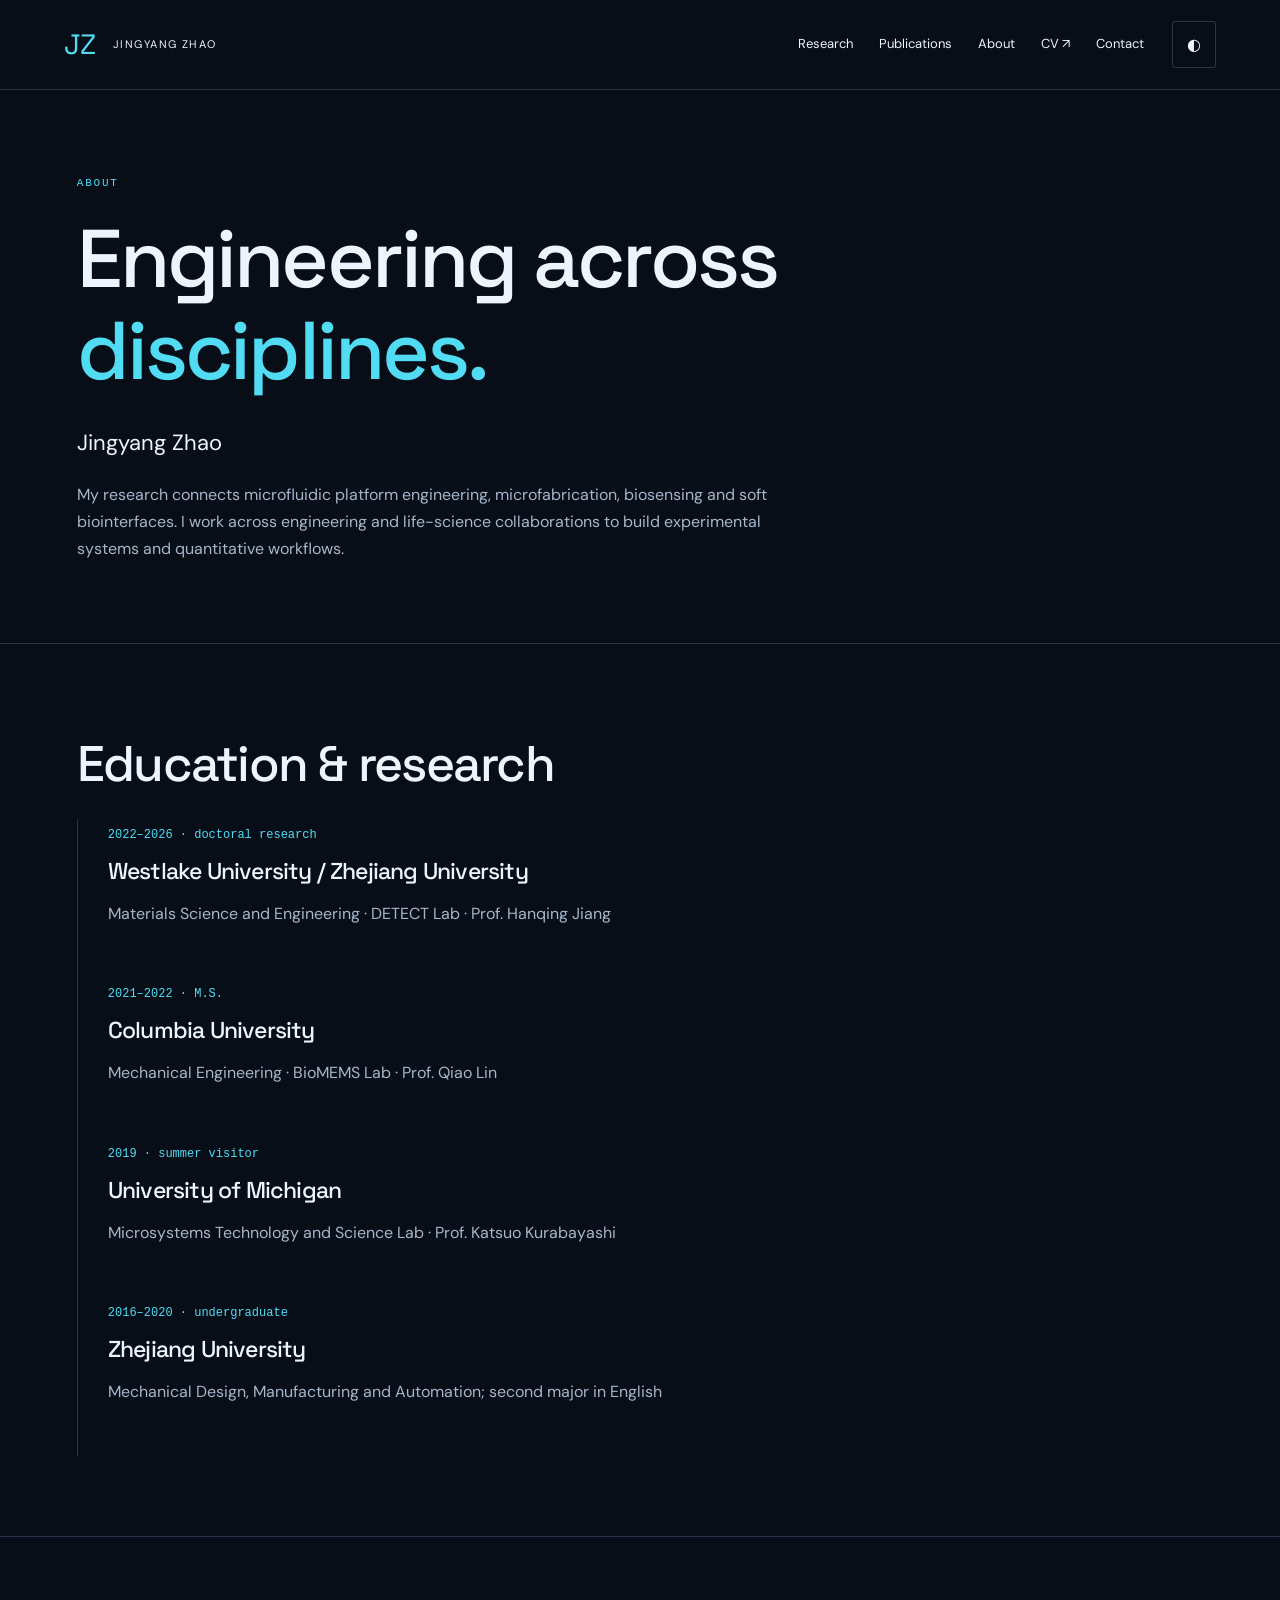
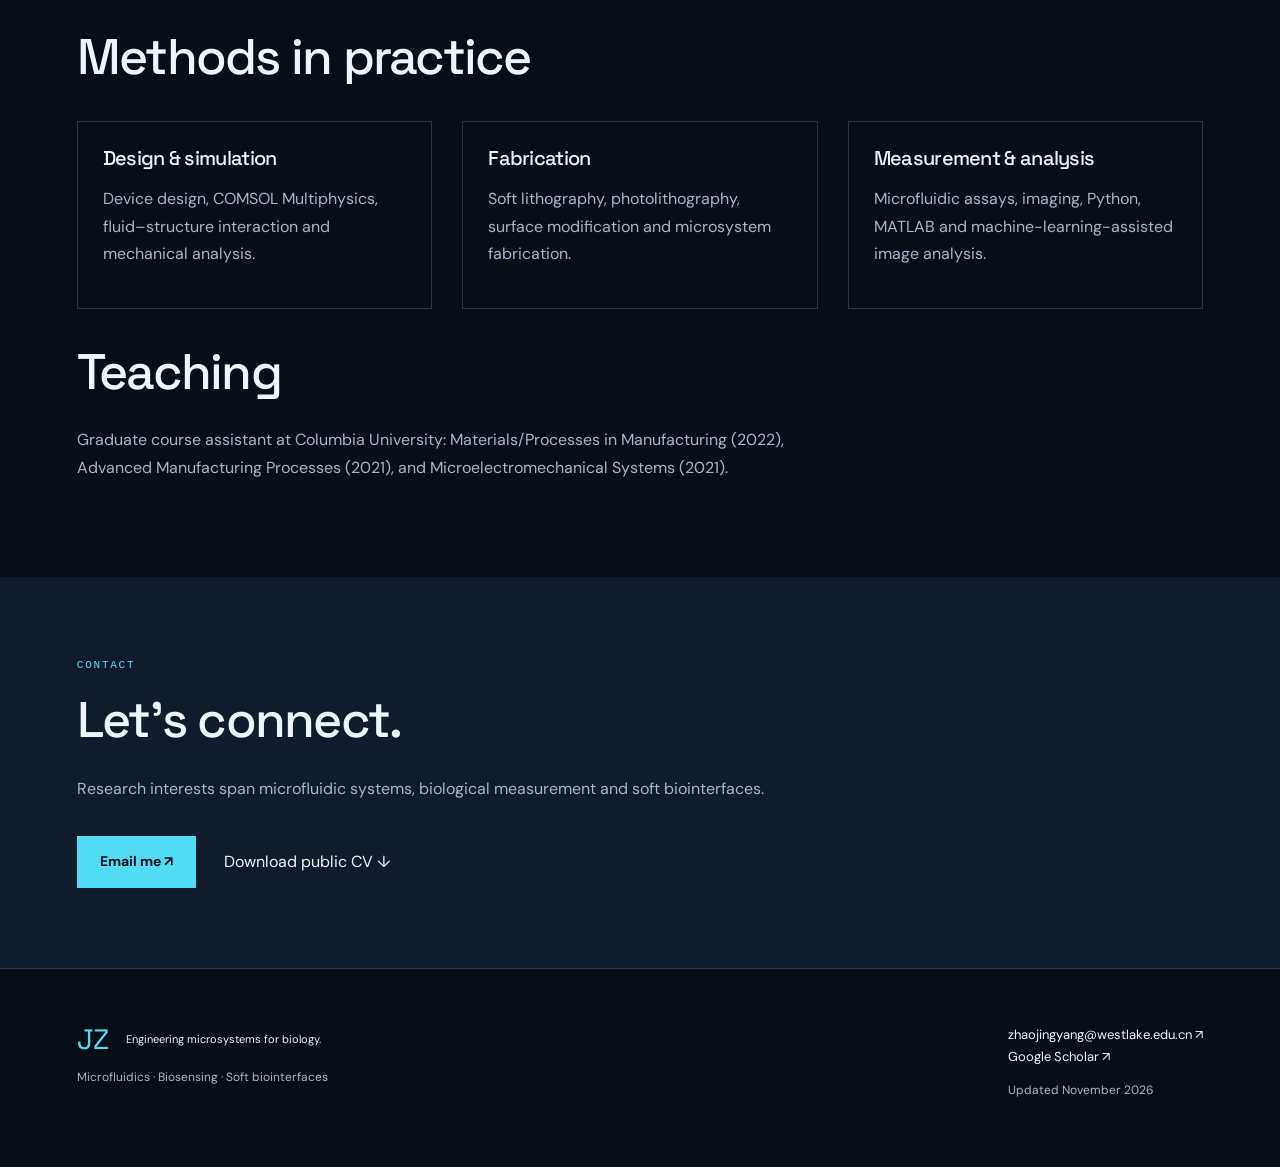
==== about/index.html @ cb5a491d "Build research portfolio with three clusters and linked publications" ====
<!doctype html><html lang="en"><head><meta charset="utf-8"><meta name="viewport" content="width=device-width,initial-scale=1"><meta name="description" content="Jingyang Zhao: microfluidic systems, biosensing, soft biointerfaces and robotics."><meta name="theme-color" content="#080e17"><title>About | Jingyang Zhao</title><link rel="stylesheet" href="../assets/style.css"><script src="../assets/site.js" defer></script></head><body><a class="skip" href="#main">Skip to content</a><header class="nav"><a class="brand" href="../index.html">JZ<span>JINGYANG ZHAO</span></a><nav aria-label="Main navigation"><a href="../research/index.html">Research</a><a href="../publications/index.html">Publications</a><a href="../about/index.html">About</a><a href="../assets/Jingyang_Zhao_CV.pdf">CV ↗</a><a href="../about/index.html#contact">Contact</a></nav><button id="theme" aria-label="Switch color theme">◐</button></header><main id="main"><section class="page-heading"><p class="eyebrow">ABOUT</p><h1>Engineering across<br><span>disciplines.</span></h1><p class="lead">Jingyang Zhao</p><p>My research connects microfluidic platform engineering, microfabrication, biosensing and soft biointerfaces. I work across engineering and life-science collaborations to build experimental systems and quantitative workflows.</p></section><section class="section"><h2>Education & research</h2><div class="timeline"><article><span>2022–2026 · doctoral research</span><h3>Westlake University / Zhejiang University</h3><p>Materials Science and Engineering · DETECT Lab · Prof. Hanqing Jiang</p></article><article><span>2021–2022 · M.S.</span><h3>Columbia University</h3><p>Mechanical Engineering · BioMEMS Lab · Prof. Qiao Lin</p></article><article><span>2019 · summer visitor</span><h3>University of Michigan</h3><p>Microsystems Technology and Science Lab · Prof. Katsuo Kurabayashi</p></article><article><span>2016–2020 · undergraduate</span><h3>Zhejiang University</h3><p>Mechanical Design, Manufacturing and Automation; second major in English</p></article></div></section><section class="section"><h2>Methods in practice</h2><div class="method-grid"><article><h3>Design & simulation</h3><p>Device design, COMSOL Multiphysics, fluid–structure interaction and mechanical analysis.</p></article><article><h3>Fabrication</h3><p>Soft lithography, photolithography, surface modification and microsystem fabrication.</p></article><article><h3>Measurement & analysis</h3><p>Microfluidic assays, imaging, Python, MATLAB and machine-learning-assisted image analysis.</p></article></div><h2>Teaching</h2><p>Graduate course assistant at Columbia University: Materials/Processes in Manufacturing (2022), Advanced Manufacturing Processes (2021), and Microelectromechanical Systems (2021).</p></section><section class="about-strip" id="contact"><p class="eyebrow">CONTACT</p><h2>Let’s connect.</h2><p>Research interests span microfluidic systems, biological measurement and soft biointerfaces.</p><div class="actions"><a class="button" href="mailto:zhaojingyang@westlake.edu.cn">Email me ↗</a><a href="../assets/Jingyang_Zhao_CV.pdf">Download public CV ↓</a></div></section></main><footer><div><a class="brand" href="../index.html">JZ<span>Engineering microsystems for biology.</span></a><p>Microfluidics · Biosensing · Soft biointerfaces</p></div><div><a href="mailto:zhaojingyang@westlake.edu.cn">zhaojingyang@westlake.edu.cn ↗</a><br><a href="https://scholar.google.com/citations?user=B5x5PqsAAAAJ&amp;hl=en">Google Scholar ↗</a><p>Updated November 2026</p></div></footer></body></html>
---- assets/style.css ----
@import url('https://fonts.googleapis.com/css2?family=DM+Sans:wght@400;500;600;700&family=Space+Grotesk:wght@400;500;600;700&display=swap');
:root{color-scheme:dark;--bg:#080e17;--surface:#101c2b;--ink:#edf4fc;--muted:#a6b6c9;--line:#27374b;--accent:#52dcf4;--soft:#b8a5ff}*{box-sizing:border-box}html{scroll-behavior:smooth;scroll-padding-top:110px}body{margin:0;background:var(--bg);color:var(--ink);font:16px/1.7 'DM Sans',Arial,sans-serif}body.light{color-scheme:light;--bg:#f3f6f9;--surface:#e5edf4;--ink:#122337;--muted:#485c70;--line:#bdcbd9;--accent:#006376;--soft:#63509b}a{color:inherit;text-decoration:none}a:hover{color:var(--accent)}a:focus-visible,button:focus-visible,input:focus-visible,select:focus-visible{outline:2px solid var(--accent);outline-offset:5px}button,input,select{font:inherit}button{cursor:pointer}h1,h2,h3,.brand{font-family:'Space Grotesk',Arial,sans-serif;line-height:1.13;letter-spacing:-.035em}h1{font-size:clamp(44px,6.4vw,88px);font-weight:500;margin:20px 0 28px}h1 span{color:var(--accent)}h2{font-size:clamp(30px,4vw,50px);font-weight:500;margin:12px 0 26px}h3{font-size:23px;font-weight:500;margin:0 0 14px}p{color:var(--muted);max-width:70ch}strong{color:var(--ink)}.nav{height:90px;display:flex;align-items:center;gap:28px;padding:0 max(5vw,24px);border-bottom:1px solid var(--line);background:var(--bg);position:sticky;top:0;z-index:10}.brand{font-size:28px;display:flex;align-items:center;gap:18px;color:var(--accent)}.brand span{font-family:'DM Sans',sans-serif;font-size:11px;letter-spacing:.13em;color:var(--ink)}nav{display:flex;gap:26px;margin-left:auto;font-size:13px}button{background:transparent;border:1px solid var(--line);color:var(--ink);padding:9px 14px;border-radius:3px}main{max-width:1440px;margin:auto}.hero{padding:90px 6vw 100px;display:grid;grid-template-columns:1.1fr 1fr;gap:50px;align-items:center;min-height:720px}.hero>div>p{max-width:490px}.eyebrow{font:11px/1.6 monospace;letter-spacing:.16em;color:var(--accent);margin:0 0 18px}.lead{font-size:22px;color:var(--ink);line-height:1.5}.actions{display:flex;gap:28px;align-items:center;flex-wrap:wrap;margin-top:34px}.button{display:inline-block;background:var(--accent);color:var(--bg);padding:14px 23px;font-size:14px;font-weight:700}.button:hover{background:var(--ink);color:var(--bg)}.text-link{font-size:14px}.hero-art{position:relative;background:radial-gradient(ellipse at center,#52dcf40d,transparent 70%);border:1px solid var(--line);transform:perspective(1000px) rotateY(-9deg)}svg{width:100%;height:auto;display:block;color:var(--muted)}.hero-art svg circle{animation:glow 5s ease-in-out 1}.art-label{display:block;padding:12px 25px;border-top:1px solid var(--line);font:10px monospace;letter-spacing:.1em;color:var(--muted)}@keyframes glow{50%{stroke-opacity:.4}}.section{padding:80px 6vw;border-top:1px solid var(--line)}.section-title{margin-bottom:45px;max-width:720px}.section-title>a{font-size:14px;color:var(--accent)}.cluster-row{display:grid;grid-template-columns:60px 1fr 50px;gap:25px;align-items:start;padding:35px 0;border-bottom:1px solid var(--line)}.number{font:14px monospace;color:var(--accent)}.cluster-row h3{font-size:clamp(24px,3vw,36px)}.cluster-row p{margin:0}.arrow{font-size:30px;color:var(--accent)}.about-strip{padding:80px 6vw;background:var(--surface)}.page-heading{padding:85px 6vw 65px;max-width:1000px}.page-heading p{max-width:700px}.cluster-feature,.detail-hero{display:grid;grid-template-columns:1fr 1fr;gap:65px;align-items:center;padding:60px 6vw;border-top:1px solid var(--line)}.cluster-feature:nth-of-type(odd) .diagram{order:2}.diagram{border:1px solid var(--line);background:var(--surface)}.detail-hero h1{font-size:clamp(38px,4.5vw,65px)}.detail-hero>div>a{font-size:13px;color:var(--accent)}.study{padding:75px 6vw;max-width:1100px;border-top:1px solid var(--line)}.study .lead{font-size:21px}.contribution{border-left:2px solid var(--accent);padding:8px 24px;margin:30px 0}.contribution h3{font-size:18px}.contribution p{margin:0}.tags{font:12px monospace;color:var(--accent);line-height:1.8}.two-studies,.method-grid{display:grid;grid-template-columns:repeat(2,1fr);gap:30px;margin:35px 0}.two-studies>div,.method-grid article{padding:25px;border:1px solid var(--line)}.related{font-size:16px;margin-top:35px}.related-list{padding-left:20px;max-width:800px}.related-list li{padding:8px 0;color:var(--muted)}.related-list a:hover{color:var(--accent)}.status-note{font-size:14px;border:1px solid var(--line);padding:18px}.paper{display:grid;grid-template-columns:150px 1fr;gap:30px;border-bottom:1px solid var(--line);padding:30px 0;scroll-margin-top:110px}.paper-date{font:11px/1.7 monospace;color:var(--accent)}.paper h3{font-family:'DM Sans',Arial,sans-serif;letter-spacing:-.02em;font-size:20px;line-height:1.45}.paper p{font-size:14px;margin:8px 0}.authors{line-height:1.7}.paper-links{display:flex;gap:18px;align-items:center;flex-wrap:wrap;font-size:12px;color:var(--accent);margin-top:16px}.copy{font-size:11px;color:var(--muted);padding:4px 9px}.filters{display:flex;gap:16px;align-items:end;flex-wrap:wrap}.filters label{display:flex;flex-direction:column;font-size:12px;color:var(--muted);gap:8px}.filters label:first-child{flex:1;min-width:200px}input,select{background:var(--surface);color:var(--ink);border:1px solid var(--line);padding:12px;min-height:48px;max-width:100%;border-radius:0}.pub-section{padding-top:35px}#result-count{font-size:12px}.timeline article{border-left:1px solid var(--line);padding:0 0 35px 30px}.timeline span{font:12px monospace;color:var(--accent)}.timeline h3{margin:12px 0}.method-grid{grid-template-columns:repeat(3,1fr)}.method-grid h3{font-size:20px}footer{display:flex;justify-content:space-between;gap:40px;padding:55px max(6vw,24px);border-top:1px solid var(--line);font-size:13px}footer p{font-size:12px}footer .brand span{letter-spacing:0}.skip{position:fixed;top:-100px;background:var(--accent);color:var(--bg);padding:12px;z-index:20}.skip:focus{top:0}[hidden]{display:none!important}@media(max-width:760px){.nav{height:auto;min-height:80px;padding:18px 20px;flex-wrap:wrap;gap:12px}.nav .brand{margin-right:auto}.nav nav{order:3;width:100%;gap:18px;overflow:auto;margin:0;font-size:12px}.nav>button{padding:3px 10px}.hero,.cluster-feature,.detail-hero{grid-template-columns:1fr;gap:30px;padding:45px 24px}.hero{min-height:0}.hero-art{transform:none;max-width:480px}.hero h1{font-size:56px}.hero-art svg{max-height:300px}.section,.about-strip,.study,.page-heading{padding:45px 24px}.cluster-feature:nth-of-type(odd) .diagram{order:0}.cluster-row{grid-template-columns:28px 1fr 24px;gap:15px}.paper{grid-template-columns:1fr;gap:10px}.two-studies,.method-grid{grid-template-columns:1fr}.filters{display:grid;grid-template-columns:1fr;width:100%}footer{flex-direction:column}.brand span{font-size:10px}.detail-hero h1{font-size:44px}}@media(prefers-reduced-motion:reduce){html{scroll-behavior:auto}*,*:before,*:after{animation:none!important;transition:none!important}}@media print{.nav,.actions,.filters,footer,.copy{display:none}body{--bg:white;--ink:black;--muted:#333;--accent:#124b60;--line:#bbb}.hero-art{display:none}.hero{display:block}.section,.page-heading,.study{padding:20px}.paper{break-inside:avoid}}
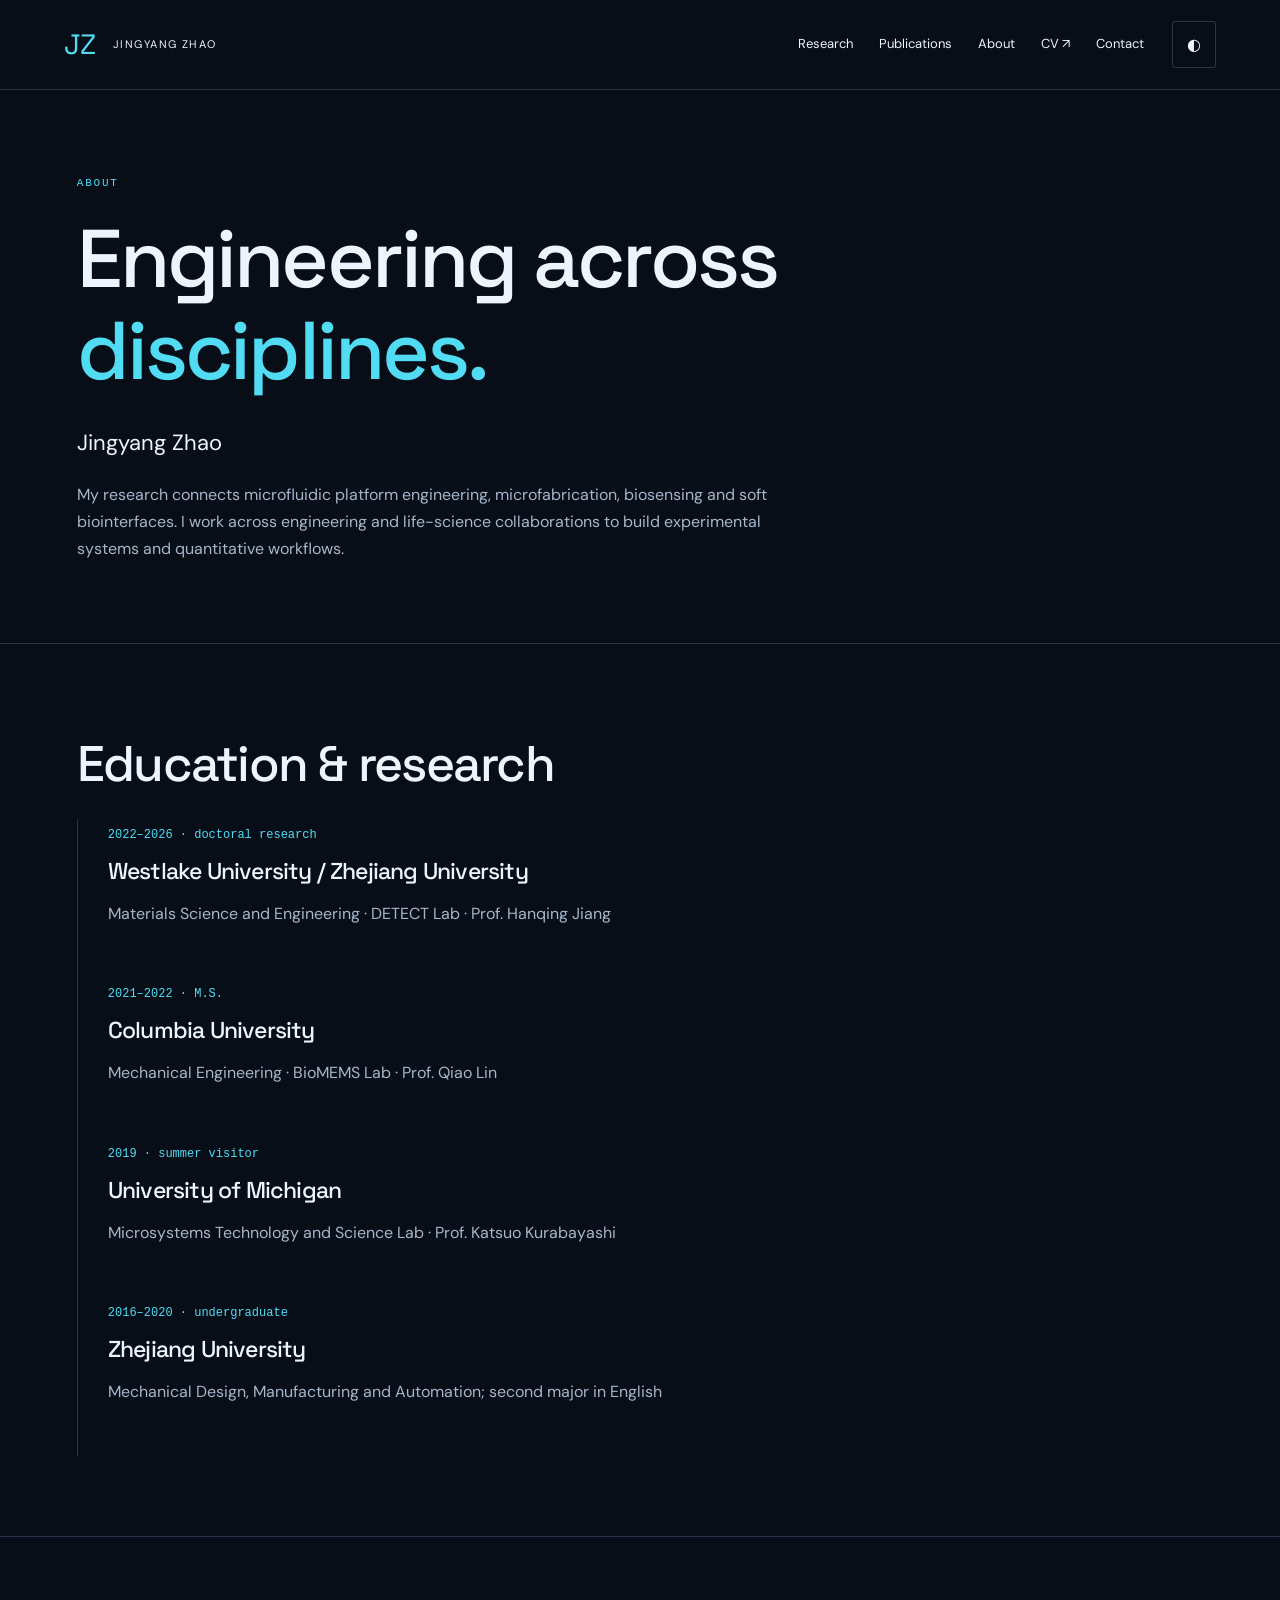
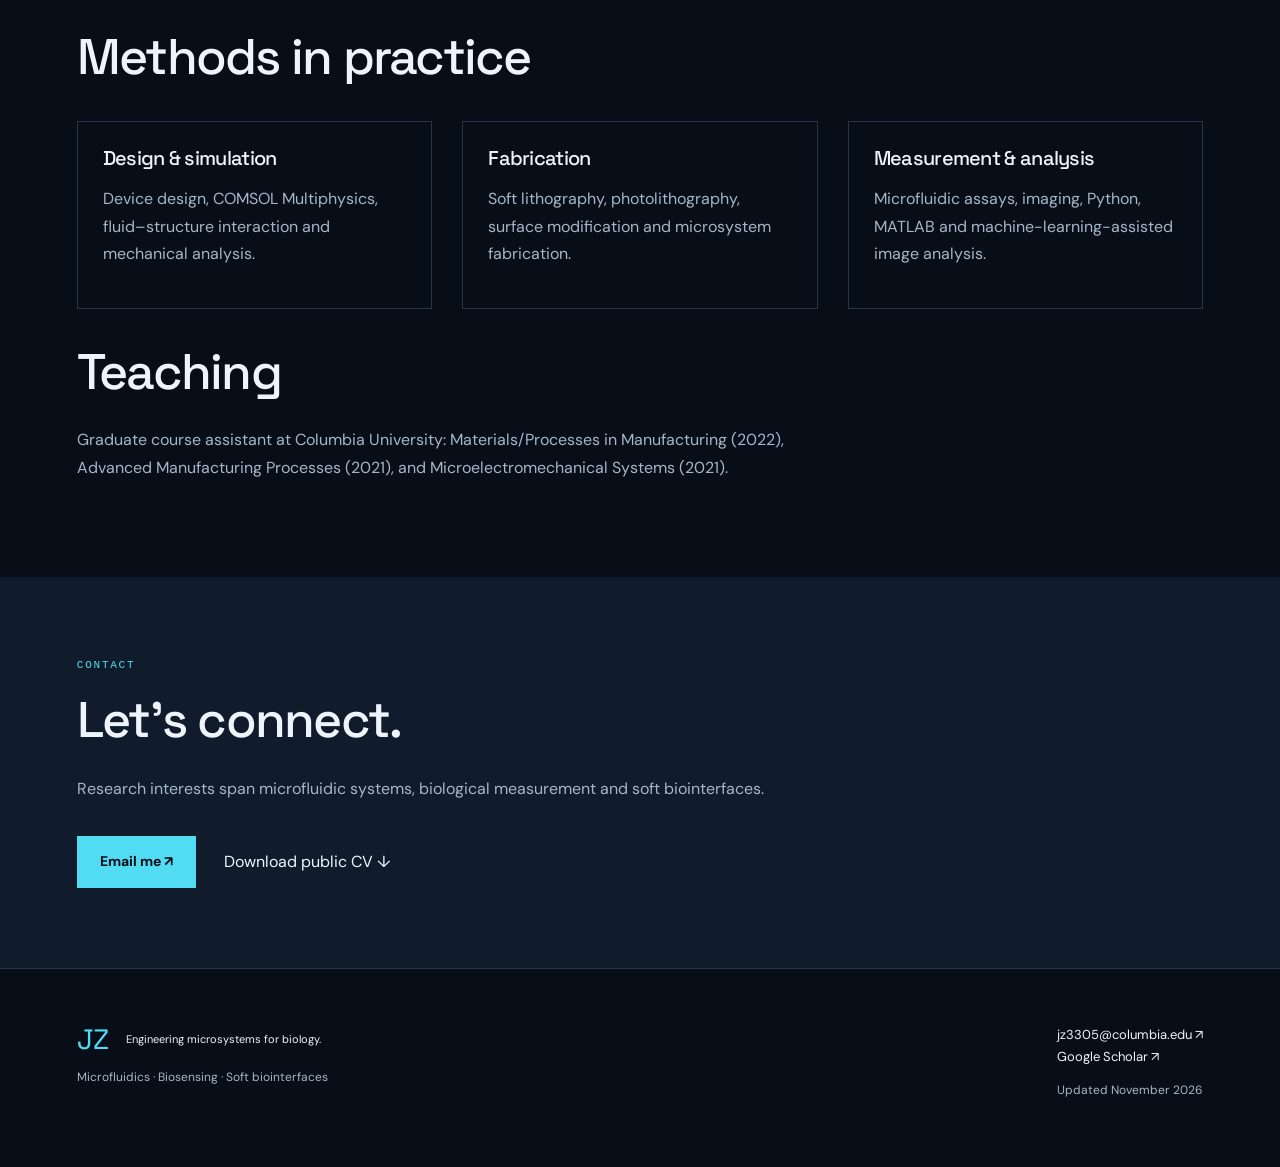
==== commit b527def9: "Add research figures, EEM scaling video and fabrication contribution" ====
--- a/about/index.html
+++ b/about/index.html
@@ -1 +1,2 @@
-<!doctype html><html lang="en"><head><meta charset="utf-8"><meta name="viewport" content="width=device-width,initial-scale=1"><meta name="description" content="Jingyang Zhao: microfluidic systems, biosensing, soft biointerfaces and robotics."><meta name="theme-color" content="#080e17"><title>About | Jingyang Zhao</title><link rel="stylesheet" href="../assets/style.css"><script src="../assets/site.js" defer></script></head><body><a class="skip" href="#main">Skip to content</a><header class="nav"><a class="brand" href="../index.html">JZ<span>JINGYANG ZHAO</span></a><nav aria-label="Main navigation"><a href="../research/index.html">Research</a><a href="../publications/index.html">Publications</a><a href="../about/index.html">About</a><a href="../assets/Jingyang_Zhao_CV.pdf">CV ↗</a><a href="../about/index.html#contact">Contact</a></nav><button id="theme" aria-label="Switch color theme">◐</button></header><main id="main"><section class="page-heading"><p class="eyebrow">ABOUT</p><h1>Engineering across<br><span>disciplines.</span></h1><p class="lead">Jingyang Zhao</p><p>My research connects microfluidic platform engineering, microfabrication, biosensing and soft biointerfaces. I work across engineering and life-science collaborations to build experimental systems and quantitative workflows.</p></section><section class="section"><h2>Education & research</h2><div class="timeline"><article><span>2022–2026 · doctoral research</span><h3>Westlake University / Zhejiang University</h3><p>Materials Science and Engineering · DETECT Lab · Prof. Hanqing Jiang</p></article><article><span>2021–2022 · M.S.</span><h3>Columbia University</h3><p>Mechanical Engineering · BioMEMS Lab · Prof. Qiao Lin</p></article><article><span>2019 · summer visitor</span><h3>University of Michigan</h3><p>Microsystems Technology and Science Lab · Prof. Katsuo Kurabayashi</p></article><article><span>2016–2020 · undergraduate</span><h3>Zhejiang University</h3><p>Mechanical Design, Manufacturing and Automation; second major in English</p></article></div></section><section class="section"><h2>Methods in practice</h2><div class="method-grid"><article><h3>Design & simulation</h3><p>Device design, COMSOL Multiphysics, fluid–structure interaction and mechanical analysis.</p></article><article><h3>Fabrication</h3><p>Soft lithography, photolithography, surface modification and microsystem fabrication.</p></article><article><h3>Measurement & analysis</h3><p>Microfluidic assays, imaging, Python, MATLAB and machine-learning-assisted image analysis.</p></article></div><h2>Teaching</h2><p>Graduate course assistant at Columbia University: Materials/Processes in Manufacturing (2022), Advanced Manufacturing Processes (2021), and Microelectromechanical Systems (2021).</p></section><section class="about-strip" id="contact"><p class="eyebrow">CONTACT</p><h2>Let’s connect.</h2><p>Research interests span microfluidic systems, biological measurement and soft biointerfaces.</p><div class="actions"><a class="button" href="mailto:zhaojingyang@westlake.edu.cn">Email me ↗</a><a href="../assets/Jingyang_Zhao_CV.pdf">Download public CV ↓</a></div></section></main><footer><div><a class="brand" href="../index.html">JZ<span>Engineering microsystems for biology.</span></a><p>Microfluidics · Biosensing · Soft biointerfaces</p></div><div><a href="mailto:zhaojingyang@westlake.edu.cn">zhaojingyang@westlake.edu.cn ↗</a><br><a href="https://scholar.google.com/citations?user=B5x5PqsAAAAJ&amp;hl=en">Google Scholar ↗</a><p>Updated November 2026</p></div></footer></body></html>+<!DOCTYPE html>
+<html lang="en"><head><meta charset="utf-8"/><meta content="width=device-width,initial-scale=1" name="viewport"/><meta content="Jingyang Zhao: microfluidic systems, biosensing, soft biointerfaces and robotics." name="description"/><meta content="#080e17" name="theme-color"/><title>About | Jingyang Zhao</title><link href="../assets/style.css" rel="stylesheet"/><script defer="" src="../assets/site.js"></script></head><body><a class="skip" href="#main">Skip to content</a><header class="nav"><a class="brand" href="../index.html">JZ<span>JINGYANG ZHAO</span></a><nav aria-label="Main navigation"><a href="../research/index.html">Research</a><a href="../publications/index.html">Publications</a><a href="../about/index.html">About</a><a href="../assets/Jingyang_Zhao_CV.pdf">CV ↗</a><a href="../about/index.html#contact">Contact</a></nav><button aria-label="Switch color theme" id="theme">◐</button></header><main id="main"><section class="page-heading"><p class="eyebrow">ABOUT</p><h1>Engineering across<br/><span>disciplines.</span></h1><p class="lead">Jingyang Zhao</p><p>My research connects microfluidic platform engineering, microfabrication, biosensing and soft biointerfaces. I work across engineering and life-science collaborations to build experimental systems and quantitative workflows.</p></section><section class="section"><h2>Education &amp; research</h2><div class="timeline"><article><span>2022–2026 · doctoral research</span><h3>Westlake University / Zhejiang University</h3><p>Materials Science and Engineering · DETECT Lab · Prof. Hanqing Jiang</p></article><article><span>2021–2022 · M.S.</span><h3>Columbia University</h3><p>Mechanical Engineering · BioMEMS Lab · Prof. Qiao Lin</p></article><article><span>2019 · summer visitor</span><h3>University of Michigan</h3><p>Microsystems Technology and Science Lab · Prof. Katsuo Kurabayashi</p></article><article><span>2016–2020 · undergraduate</span><h3>Zhejiang University</h3><p>Mechanical Design, Manufacturing and Automation; second major in English</p></article></div></section><section class="section"><h2>Methods in practice</h2><div class="method-grid"><article><h3>Design &amp; simulation</h3><p>Device design, COMSOL Multiphysics, fluid–structure interaction and mechanical analysis.</p></article><article><h3>Fabrication</h3><p>Soft lithography, photolithography, surface modification and microsystem fabrication.</p></article><article><h3>Measurement &amp; analysis</h3><p>Microfluidic assays, imaging, Python, MATLAB and machine-learning-assisted image analysis.</p></article></div><h2>Teaching</h2><p>Graduate course assistant at Columbia University: Materials/Processes in Manufacturing (2022), Advanced Manufacturing Processes (2021), and Microelectromechanical Systems (2021).</p></section><section class="about-strip" id="contact"><p class="eyebrow">CONTACT</p><h2>Let’s connect.</h2><p>Research interests span microfluidic systems, biological measurement and soft biointerfaces.</p><div class="actions"><a class="button" href="mailto:jz3305@columbia.edu">Email me ↗</a><a href="../assets/Jingyang_Zhao_CV.pdf">Download public CV ↓</a></div></section></main><footer><div><a class="brand" href="../index.html">JZ<span>Engineering microsystems for biology.</span></a><p>Microfluidics · Biosensing · Soft biointerfaces</p></div><div><a href="mailto:jz3305@columbia.edu">jz3305@columbia.edu ↗</a><br/><a href="https://scholar.google.com/citations?user=B5x5PqsAAAAJ&amp;hl=en">Google Scholar ↗</a><p>Updated November 2026</p></div></footer></body></html>
--- a/assets/style.css
+++ b/assets/style.css
@@ -1,2 +1,6 @@
 @import url('https://fonts.googleapis.com/css2?family=DM+Sans:wght@400;500;600;700&family=Space+Grotesk:wght@400;500;600;700&display=swap');
 :root{color-scheme:dark;--bg:#080e17;--surface:#101c2b;--ink:#edf4fc;--muted:#a6b6c9;--line:#27374b;--accent:#52dcf4;--soft:#b8a5ff}*{box-sizing:border-box}html{scroll-behavior:smooth;scroll-padding-top:110px}body{margin:0;background:var(--bg);color:var(--ink);font:16px/1.7 'DM Sans',Arial,sans-serif}body.light{color-scheme:light;--bg:#f3f6f9;--surface:#e5edf4;--ink:#122337;--muted:#485c70;--line:#bdcbd9;--accent:#006376;--soft:#63509b}a{color:inherit;text-decoration:none}a:hover{color:var(--accent)}a:focus-visible,button:focus-visible,input:focus-visible,select:focus-visible{outline:2px solid var(--accent);outline-offset:5px}button,input,select{font:inherit}button{cursor:pointer}h1,h2,h3,.brand{font-family:'Space Grotesk',Arial,sans-serif;line-height:1.13;letter-spacing:-.035em}h1{font-size:clamp(44px,6.4vw,88px);font-weight:500;margin:20px 0 28px}h1 span{color:var(--accent)}h2{font-size:clamp(30px,4vw,50px);font-weight:500;margin:12px 0 26px}h3{font-size:23px;font-weight:500;margin:0 0 14px}p{color:var(--muted);max-width:70ch}strong{color:var(--ink)}.nav{height:90px;display:flex;align-items:center;gap:28px;padding:0 max(5vw,24px);border-bottom:1px solid var(--line);background:var(--bg);position:sticky;top:0;z-index:10}.brand{font-size:28px;display:flex;align-items:center;gap:18px;color:var(--accent)}.brand span{font-family:'DM Sans',sans-serif;font-size:11px;letter-spacing:.13em;color:var(--ink)}nav{display:flex;gap:26px;margin-left:auto;font-size:13px}button{background:transparent;border:1px solid var(--line);color:var(--ink);padding:9px 14px;border-radius:3px}main{max-width:1440px;margin:auto}.hero{padding:90px 6vw 100px;display:grid;grid-template-columns:1.1fr 1fr;gap:50px;align-items:center;min-height:720px}.hero>div>p{max-width:490px}.eyebrow{font:11px/1.6 monospace;letter-spacing:.16em;color:var(--accent);margin:0 0 18px}.lead{font-size:22px;color:var(--ink);line-height:1.5}.actions{display:flex;gap:28px;align-items:center;flex-wrap:wrap;margin-top:34px}.button{display:inline-block;background:var(--accent);color:var(--bg);padding:14px 23px;font-size:14px;font-weight:700}.button:hover{background:var(--ink);color:var(--bg)}.text-link{font-size:14px}.hero-art{position:relative;background:radial-gradient(ellipse at center,#52dcf40d,transparent 70%);border:1px solid var(--line);transform:perspective(1000px) rotateY(-9deg)}svg{width:100%;height:auto;display:block;color:var(--muted)}.hero-art svg circle{animation:glow 5s ease-in-out 1}.art-label{display:block;padding:12px 25px;border-top:1px solid var(--line);font:10px monospace;letter-spacing:.1em;color:var(--muted)}@keyframes glow{50%{stroke-opacity:.4}}.section{padding:80px 6vw;border-top:1px solid var(--line)}.section-title{margin-bottom:45px;max-width:720px}.section-title>a{font-size:14px;color:var(--accent)}.cluster-row{display:grid;grid-template-columns:60px 1fr 50px;gap:25px;align-items:start;padding:35px 0;border-bottom:1px solid var(--line)}.number{font:14px monospace;color:var(--accent)}.cluster-row h3{font-size:clamp(24px,3vw,36px)}.cluster-row p{margin:0}.arrow{font-size:30px;color:var(--accent)}.about-strip{padding:80px 6vw;background:var(--surface)}.page-heading{padding:85px 6vw 65px;max-width:1000px}.page-heading p{max-width:700px}.cluster-feature,.detail-hero{display:grid;grid-template-columns:1fr 1fr;gap:65px;align-items:center;padding:60px 6vw;border-top:1px solid var(--line)}.cluster-feature:nth-of-type(odd) .diagram{order:2}.diagram{border:1px solid var(--line);background:var(--surface)}.detail-hero h1{font-size:clamp(38px,4.5vw,65px)}.detail-hero>div>a{font-size:13px;color:var(--accent)}.study{padding:75px 6vw;max-width:1100px;border-top:1px solid var(--line)}.study .lead{font-size:21px}.contribution{border-left:2px solid var(--accent);padding:8px 24px;margin:30px 0}.contribution h3{font-size:18px}.contribution p{margin:0}.tags{font:12px monospace;color:var(--accent);line-height:1.8}.two-studies,.method-grid{display:grid;grid-template-columns:repeat(2,1fr);gap:30px;margin:35px 0}.two-studies>div,.method-grid article{padding:25px;border:1px solid var(--line)}.related{font-size:16px;margin-top:35px}.related-list{padding-left:20px;max-width:800px}.related-list li{padding:8px 0;color:var(--muted)}.related-list a:hover{color:var(--accent)}.status-note{font-size:14px;border:1px solid var(--line);padding:18px}.paper{display:grid;grid-template-columns:150px 1fr;gap:30px;border-bottom:1px solid var(--line);padding:30px 0;scroll-margin-top:110px}.paper-date{font:11px/1.7 monospace;color:var(--accent)}.paper h3{font-family:'DM Sans',Arial,sans-serif;letter-spacing:-.02em;font-size:20px;line-height:1.45}.paper p{font-size:14px;margin:8px 0}.authors{line-height:1.7}.paper-links{display:flex;gap:18px;align-items:center;flex-wrap:wrap;font-size:12px;color:var(--accent);margin-top:16px}.copy{font-size:11px;color:var(--muted);padding:4px 9px}.filters{display:flex;gap:16px;align-items:end;flex-wrap:wrap}.filters label{display:flex;flex-direction:column;font-size:12px;color:var(--muted);gap:8px}.filters label:first-child{flex:1;min-width:200px}input,select{background:var(--surface);color:var(--ink);border:1px solid var(--line);padding:12px;min-height:48px;max-width:100%;border-radius:0}.pub-section{padding-top:35px}#result-count{font-size:12px}.timeline article{border-left:1px solid var(--line);padding:0 0 35px 30px}.timeline span{font:12px monospace;color:var(--accent)}.timeline h3{margin:12px 0}.method-grid{grid-template-columns:repeat(3,1fr)}.method-grid h3{font-size:20px}footer{display:flex;justify-content:space-between;gap:40px;padding:55px max(6vw,24px);border-top:1px solid var(--line);font-size:13px}footer p{font-size:12px}footer .brand span{letter-spacing:0}.skip{position:fixed;top:-100px;background:var(--accent);color:var(--bg);padding:12px;z-index:20}.skip:focus{top:0}[hidden]{display:none!important}@media(max-width:760px){.nav{height:auto;min-height:80px;padding:18px 20px;flex-wrap:wrap;gap:12px}.nav .brand{margin-right:auto}.nav nav{order:3;width:100%;gap:18px;overflow:auto;margin:0;font-size:12px}.nav>button{padding:3px 10px}.hero,.cluster-feature,.detail-hero{grid-template-columns:1fr;gap:30px;padding:45px 24px}.hero{min-height:0}.hero-art{transform:none;max-width:480px}.hero h1{font-size:56px}.hero-art svg{max-height:300px}.section,.about-strip,.study,.page-heading{padding:45px 24px}.cluster-feature:nth-of-type(odd) .diagram{order:0}.cluster-row{grid-template-columns:28px 1fr 24px;gap:15px}.paper{grid-template-columns:1fr;gap:10px}.two-studies,.method-grid{grid-template-columns:1fr}.filters{display:grid;grid-template-columns:1fr;width:100%}footer{flex-direction:column}.brand span{font-size:10px}.detail-hero h1{font-size:44px}}@media(prefers-reduced-motion:reduce){html{scroll-behavior:auto}*,*:before,*:after{animation:none!important;transition:none!important}}@media print{.nav,.actions,.filters,footer,.copy{display:none}body{--bg:white;--ink:black;--muted:#333;--accent:#124b60;--line:#bbb}.hero-art{display:none}.hero{display:block}.section,.page-heading,.study{padding:20px}.paper{break-inside:avoid}}
+/* Research media: November 2026 */
+.research-media{margin:2rem 0;max-width:100%;min-width:0}.research-media img,.research-media video{display:block;width:100%;height:auto;max-width:100%;background:#fff;border-radius:8px}.research-media figcaption{font-size:.85rem;line-height:1.65;color:var(--muted);margin-top:.8rem}.research-media figcaption a{text-decoration:underline}.diagram img{display:block;width:100%;height:100%;max-height:440px;object-fit:contain;background:#fff}.research-media video{background:#000;max-height:640px}
+
+.cluster-preview{display:block;width:100%;height:auto;max-height:260px;object-fit:contain;background:white;border-radius:8px;margin-bottom:1rem}
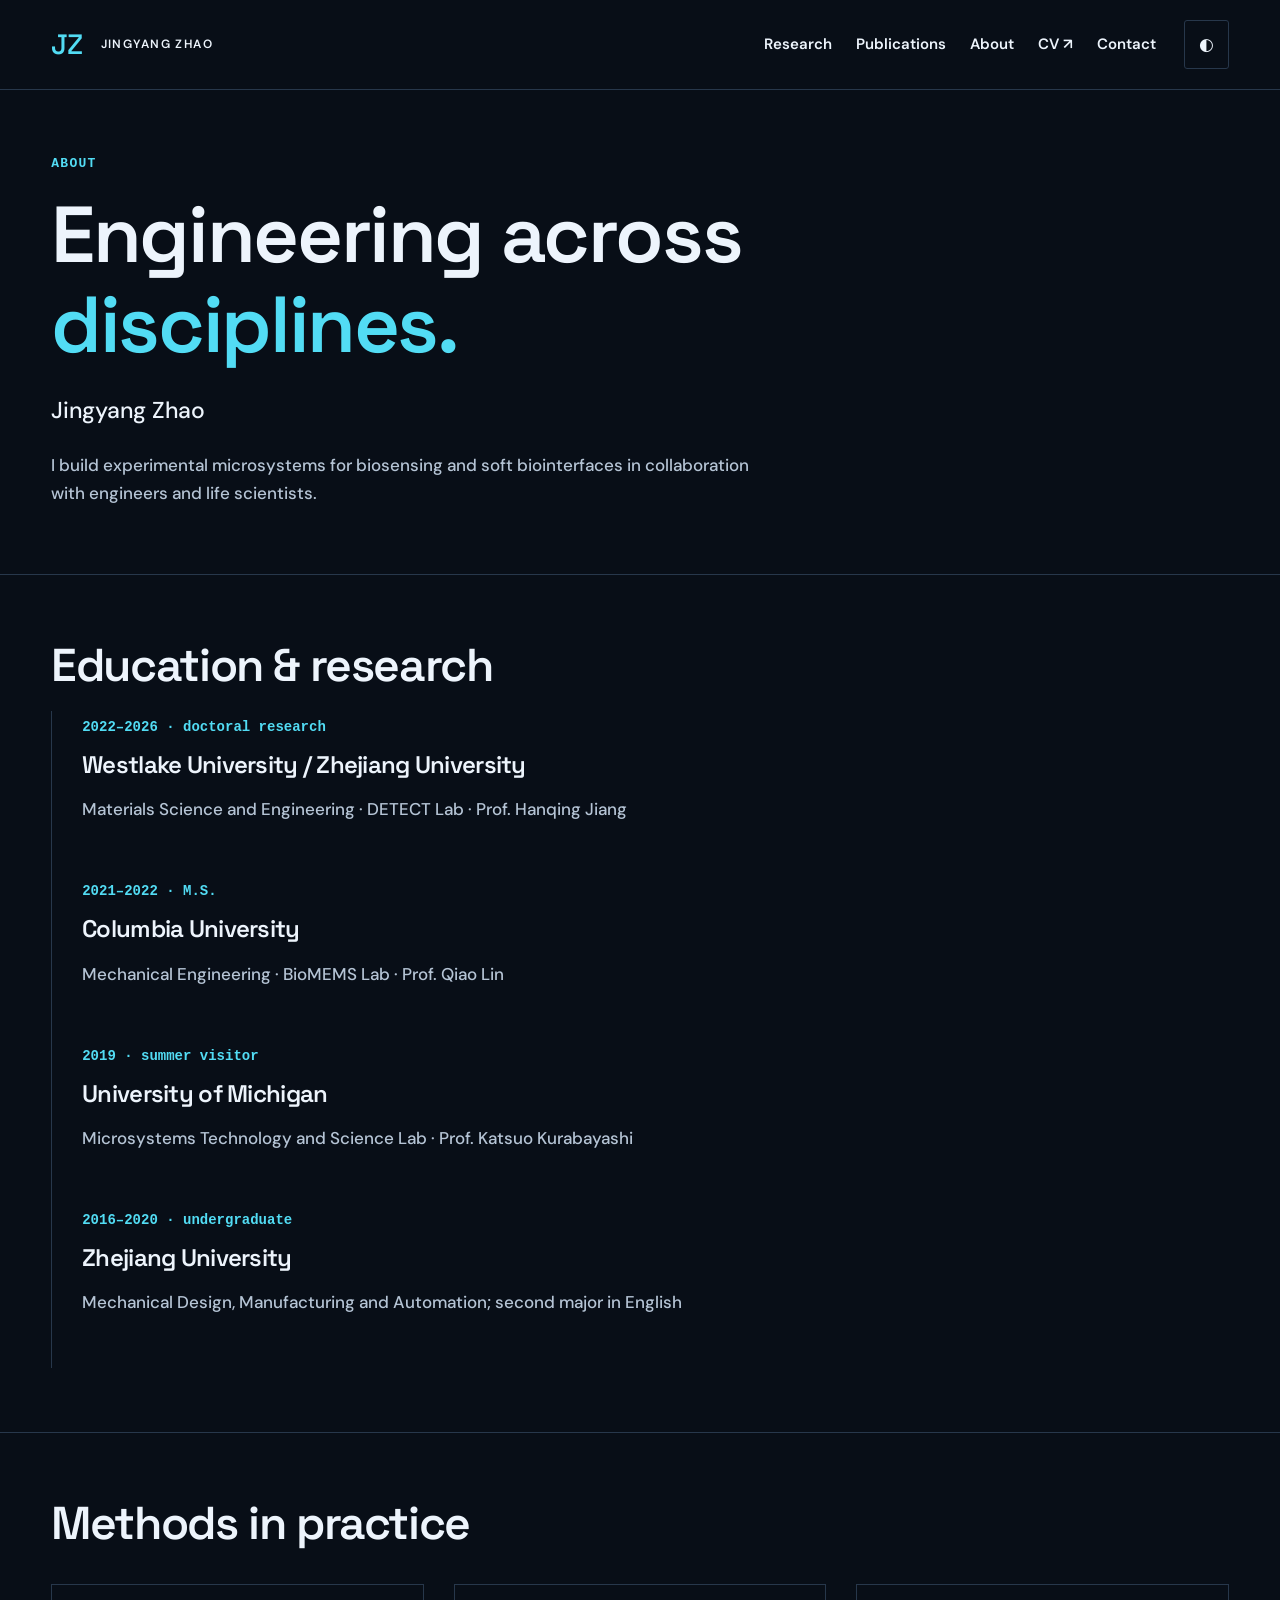
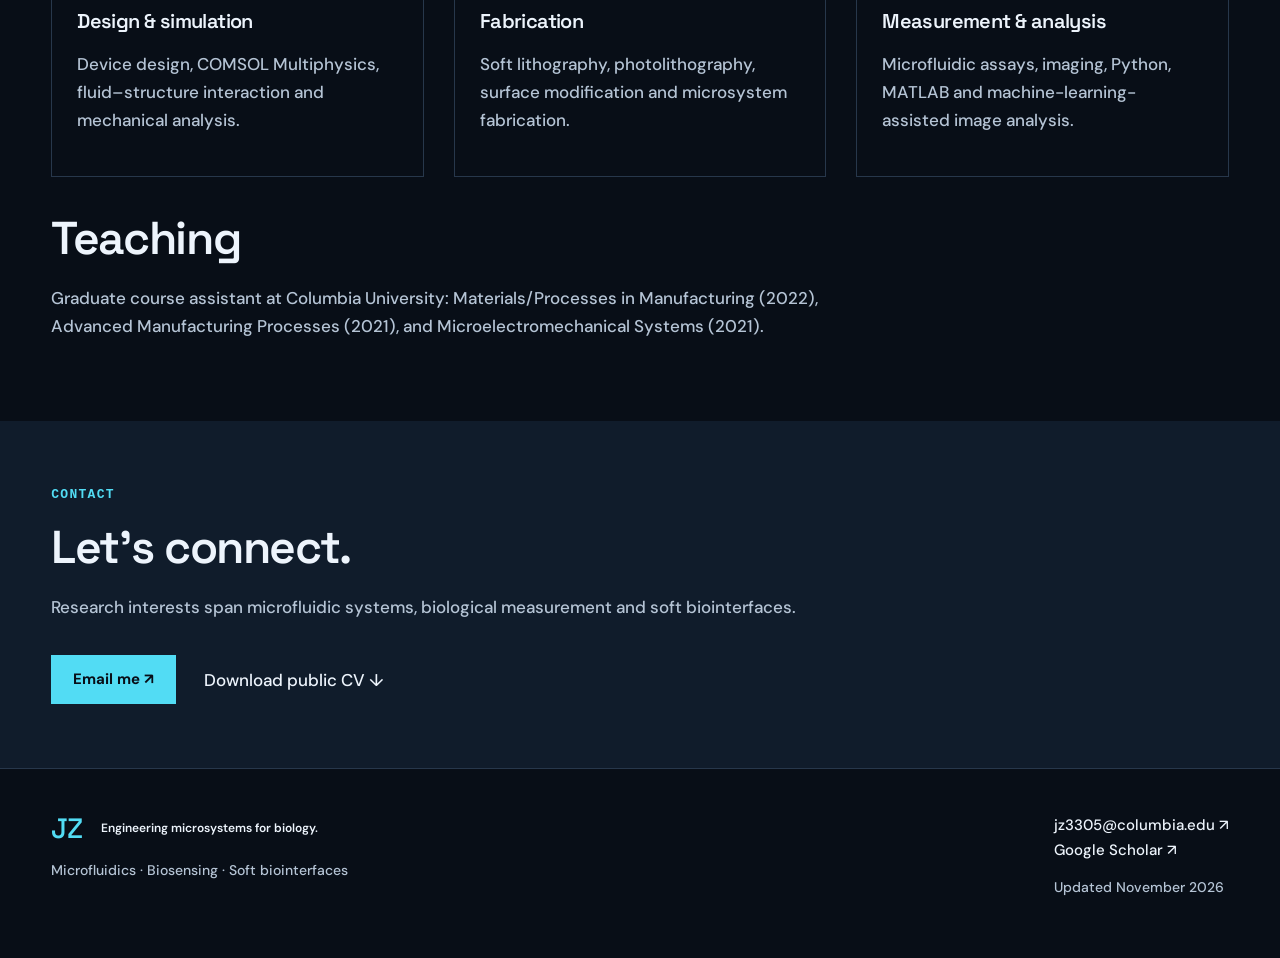
==== commit 04fa0b6a: "Refine portfolio layout and order research by journal impact" ====
--- a/about/index.html
+++ b/about/index.html
@@ -1,2 +1,2 @@
 <!DOCTYPE html>
-<html lang="en"><head><meta charset="utf-8"/><meta content="width=device-width,initial-scale=1" name="viewport"/><meta content="Jingyang Zhao: microfluidic systems, biosensing, soft biointerfaces and robotics." name="description"/><meta content="#080e17" name="theme-color"/><title>About | Jingyang Zhao</title><link href="../assets/style.css" rel="stylesheet"/><script defer="" src="../assets/site.js"></script></head><body><a class="skip" href="#main">Skip to content</a><header class="nav"><a class="brand" href="../index.html">JZ<span>JINGYANG ZHAO</span></a><nav aria-label="Main navigation"><a href="../research/index.html">Research</a><a href="../publications/index.html">Publications</a><a href="../about/index.html">About</a><a href="../assets/Jingyang_Zhao_CV.pdf">CV ↗</a><a href="../about/index.html#contact">Contact</a></nav><button aria-label="Switch color theme" id="theme">◐</button></header><main id="main"><section class="page-heading"><p class="eyebrow">ABOUT</p><h1>Engineering across<br/><span>disciplines.</span></h1><p class="lead">Jingyang Zhao</p><p>My research connects microfluidic platform engineering, microfabrication, biosensing and soft biointerfaces. I work across engineering and life-science collaborations to build experimental systems and quantitative workflows.</p></section><section class="section"><h2>Education &amp; research</h2><div class="timeline"><article><span>2022–2026 · doctoral research</span><h3>Westlake University / Zhejiang University</h3><p>Materials Science and Engineering · DETECT Lab · Prof. Hanqing Jiang</p></article><article><span>2021–2022 · M.S.</span><h3>Columbia University</h3><p>Mechanical Engineering · BioMEMS Lab · Prof. Qiao Lin</p></article><article><span>2019 · summer visitor</span><h3>University of Michigan</h3><p>Microsystems Technology and Science Lab · Prof. Katsuo Kurabayashi</p></article><article><span>2016–2020 · undergraduate</span><h3>Zhejiang University</h3><p>Mechanical Design, Manufacturing and Automation; second major in English</p></article></div></section><section class="section"><h2>Methods in practice</h2><div class="method-grid"><article><h3>Design &amp; simulation</h3><p>Device design, COMSOL Multiphysics, fluid–structure interaction and mechanical analysis.</p></article><article><h3>Fabrication</h3><p>Soft lithography, photolithography, surface modification and microsystem fabrication.</p></article><article><h3>Measurement &amp; analysis</h3><p>Microfluidic assays, imaging, Python, MATLAB and machine-learning-assisted image analysis.</p></article></div><h2>Teaching</h2><p>Graduate course assistant at Columbia University: Materials/Processes in Manufacturing (2022), Advanced Manufacturing Processes (2021), and Microelectromechanical Systems (2021).</p></section><section class="about-strip" id="contact"><p class="eyebrow">CONTACT</p><h2>Let’s connect.</h2><p>Research interests span microfluidic systems, biological measurement and soft biointerfaces.</p><div class="actions"><a class="button" href="mailto:jz3305@columbia.edu">Email me ↗</a><a href="../assets/Jingyang_Zhao_CV.pdf">Download public CV ↓</a></div></section></main><footer><div><a class="brand" href="../index.html">JZ<span>Engineering microsystems for biology.</span></a><p>Microfluidics · Biosensing · Soft biointerfaces</p></div><div><a href="mailto:jz3305@columbia.edu">jz3305@columbia.edu ↗</a><br/><a href="https://scholar.google.com/citations?user=B5x5PqsAAAAJ&amp;hl=en">Google Scholar ↗</a><p>Updated November 2026</p></div></footer></body></html>+<html lang="en"><head><meta charset="utf-8"/><meta content="width=device-width,initial-scale=1" name="viewport"/><meta content="Jingyang Zhao: microfluidic systems, biosensing, soft biointerfaces and robotics." name="description"/><meta content="#080e17" name="theme-color"/><title>About | Jingyang Zhao</title><link href="../assets/style.css?v=portfolio-20261124" rel="stylesheet"/><script defer="" src="../assets/site.js"></script></head><body><a class="skip" href="#main">Skip to content</a><header class="nav"><a class="brand" href="../index.html">JZ<span>JINGYANG ZHAO</span></a><nav aria-label="Main navigation"><a href="../research/index.html">Research</a><a href="../publications/index.html">Publications</a><a href="../about/index.html">About</a><a href="../assets/Jingyang_Zhao_CV.pdf">CV ↗</a><a href="../about/index.html#contact">Contact</a></nav><button aria-label="Switch color theme" id="theme">◐</button></header><main id="main"><section class="page-heading"><p class="eyebrow">ABOUT</p><h1>Engineering across<br/><span>disciplines.</span></h1><p class="lead">Jingyang Zhao</p><p>I build experimental microsystems for biosensing and soft biointerfaces in collaboration with engineers and life scientists.</p></section><section class="section"><h2>Education &amp; research</h2><div class="timeline"><article><span>2022–2026 · doctoral research</span><h3>Westlake University / Zhejiang University</h3><p>Materials Science and Engineering · DETECT Lab · Prof. Hanqing Jiang</p></article><article><span>2021–2022 · M.S.</span><h3>Columbia University</h3><p>Mechanical Engineering · BioMEMS Lab · Prof. Qiao Lin</p></article><article><span>2019 · summer visitor</span><h3>University of Michigan</h3><p>Microsystems Technology and Science Lab · Prof. Katsuo Kurabayashi</p></article><article><span>2016–2020 · undergraduate</span><h3>Zhejiang University</h3><p>Mechanical Design, Manufacturing and Automation; second major in English</p></article></div></section><section class="section"><h2>Methods in practice</h2><div class="method-grid"><article><h3>Design &amp; simulation</h3><p>Device design, COMSOL Multiphysics, fluid–structure interaction and mechanical analysis.</p></article><article><h3>Fabrication</h3><p>Soft lithography, photolithography, surface modification and microsystem fabrication.</p></article><article><h3>Measurement &amp; analysis</h3><p>Microfluidic assays, imaging, Python, MATLAB and machine-learning-assisted image analysis.</p></article></div><h2>Teaching</h2><p>Graduate course assistant at Columbia University: Materials/Processes in Manufacturing (2022), Advanced Manufacturing Processes (2021), and Microelectromechanical Systems (2021).</p></section><section class="about-strip" id="contact"><p class="eyebrow">CONTACT</p><h2>Let’s connect.</h2><p>Research interests span microfluidic systems, biological measurement and soft biointerfaces.</p><div class="actions"><a class="button" href="mailto:jz3305@columbia.edu">Email me ↗</a><a href="../assets/Jingyang_Zhao_CV.pdf">Download public CV ↓</a></div></section></main><footer><div><a class="brand" href="../index.html">JZ<span>Engineering microsystems for biology.</span></a><p>Microfluidics · Biosensing · Soft biointerfaces</p></div><div><a href="mailto:jz3305@columbia.edu">jz3305@columbia.edu ↗</a><br/><a href="https://scholar.google.com/citations?user=B5x5PqsAAAAJ&amp;hl=en">Google Scholar ↗</a><p>Updated November 2026</p></div></footer></body></html>
--- a/assets/style.css
+++ b/assets/style.css
@@ -1,6 +1,307 @@
 @import url('https://fonts.googleapis.com/css2?family=DM+Sans:wght@400;500;600;700&family=Space+Grotesk:wght@400;500;600;700&display=swap');
-:root{color-scheme:dark;--bg:#080e17;--surface:#101c2b;--ink:#edf4fc;--muted:#a6b6c9;--line:#27374b;--accent:#52dcf4;--soft:#b8a5ff}*{box-sizing:border-box}html{scroll-behavior:smooth;scroll-padding-top:110px}body{margin:0;background:var(--bg);color:var(--ink);font:16px/1.7 'DM Sans',Arial,sans-serif}body.light{color-scheme:light;--bg:#f3f6f9;--surface:#e5edf4;--ink:#122337;--muted:#485c70;--line:#bdcbd9;--accent:#006376;--soft:#63509b}a{color:inherit;text-decoration:none}a:hover{color:var(--accent)}a:focus-visible,button:focus-visible,input:focus-visible,select:focus-visible{outline:2px solid var(--accent);outline-offset:5px}button,input,select{font:inherit}button{cursor:pointer}h1,h2,h3,.brand{font-family:'Space Grotesk',Arial,sans-serif;line-height:1.13;letter-spacing:-.035em}h1{font-size:clamp(44px,6.4vw,88px);font-weight:500;margin:20px 0 28px}h1 span{color:var(--accent)}h2{font-size:clamp(30px,4vw,50px);font-weight:500;margin:12px 0 26px}h3{font-size:23px;font-weight:500;margin:0 0 14px}p{color:var(--muted);max-width:70ch}strong{color:var(--ink)}.nav{height:90px;display:flex;align-items:center;gap:28px;padding:0 max(5vw,24px);border-bottom:1px solid var(--line);background:var(--bg);position:sticky;top:0;z-index:10}.brand{font-size:28px;display:flex;align-items:center;gap:18px;color:var(--accent)}.brand span{font-family:'DM Sans',sans-serif;font-size:11px;letter-spacing:.13em;color:var(--ink)}nav{display:flex;gap:26px;margin-left:auto;font-size:13px}button{background:transparent;border:1px solid var(--line);color:var(--ink);padding:9px 14px;border-radius:3px}main{max-width:1440px;margin:auto}.hero{padding:90px 6vw 100px;display:grid;grid-template-columns:1.1fr 1fr;gap:50px;align-items:center;min-height:720px}.hero>div>p{max-width:490px}.eyebrow{font:11px/1.6 monospace;letter-spacing:.16em;color:var(--accent);margin:0 0 18px}.lead{font-size:22px;color:var(--ink);line-height:1.5}.actions{display:flex;gap:28px;align-items:center;flex-wrap:wrap;margin-top:34px}.button{display:inline-block;background:var(--accent);color:var(--bg);padding:14px 23px;font-size:14px;font-weight:700}.button:hover{background:var(--ink);color:var(--bg)}.text-link{font-size:14px}.hero-art{position:relative;background:radial-gradient(ellipse at center,#52dcf40d,transparent 70%);border:1px solid var(--line);transform:perspective(1000px) rotateY(-9deg)}svg{width:100%;height:auto;display:block;color:var(--muted)}.hero-art svg circle{animation:glow 5s ease-in-out 1}.art-label{display:block;padding:12px 25px;border-top:1px solid var(--line);font:10px monospace;letter-spacing:.1em;color:var(--muted)}@keyframes glow{50%{stroke-opacity:.4}}.section{padding:80px 6vw;border-top:1px solid var(--line)}.section-title{margin-bottom:45px;max-width:720px}.section-title>a{font-size:14px;color:var(--accent)}.cluster-row{display:grid;grid-template-columns:60px 1fr 50px;gap:25px;align-items:start;padding:35px 0;border-bottom:1px solid var(--line)}.number{font:14px monospace;color:var(--accent)}.cluster-row h3{font-size:clamp(24px,3vw,36px)}.cluster-row p{margin:0}.arrow{font-size:30px;color:var(--accent)}.about-strip{padding:80px 6vw;background:var(--surface)}.page-heading{padding:85px 6vw 65px;max-width:1000px}.page-heading p{max-width:700px}.cluster-feature,.detail-hero{display:grid;grid-template-columns:1fr 1fr;gap:65px;align-items:center;padding:60px 6vw;border-top:1px solid var(--line)}.cluster-feature:nth-of-type(odd) .diagram{order:2}.diagram{border:1px solid var(--line);background:var(--surface)}.detail-hero h1{font-size:clamp(38px,4.5vw,65px)}.detail-hero>div>a{font-size:13px;color:var(--accent)}.study{padding:75px 6vw;max-width:1100px;border-top:1px solid var(--line)}.study .lead{font-size:21px}.contribution{border-left:2px solid var(--accent);padding:8px 24px;margin:30px 0}.contribution h3{font-size:18px}.contribution p{margin:0}.tags{font:12px monospace;color:var(--accent);line-height:1.8}.two-studies,.method-grid{display:grid;grid-template-columns:repeat(2,1fr);gap:30px;margin:35px 0}.two-studies>div,.method-grid article{padding:25px;border:1px solid var(--line)}.related{font-size:16px;margin-top:35px}.related-list{padding-left:20px;max-width:800px}.related-list li{padding:8px 0;color:var(--muted)}.related-list a:hover{color:var(--accent)}.status-note{font-size:14px;border:1px solid var(--line);padding:18px}.paper{display:grid;grid-template-columns:150px 1fr;gap:30px;border-bottom:1px solid var(--line);padding:30px 0;scroll-margin-top:110px}.paper-date{font:11px/1.7 monospace;color:var(--accent)}.paper h3{font-family:'DM Sans',Arial,sans-serif;letter-spacing:-.02em;font-size:20px;line-height:1.45}.paper p{font-size:14px;margin:8px 0}.authors{line-height:1.7}.paper-links{display:flex;gap:18px;align-items:center;flex-wrap:wrap;font-size:12px;color:var(--accent);margin-top:16px}.copy{font-size:11px;color:var(--muted);padding:4px 9px}.filters{display:flex;gap:16px;align-items:end;flex-wrap:wrap}.filters label{display:flex;flex-direction:column;font-size:12px;color:var(--muted);gap:8px}.filters label:first-child{flex:1;min-width:200px}input,select{background:var(--surface);color:var(--ink);border:1px solid var(--line);padding:12px;min-height:48px;max-width:100%;border-radius:0}.pub-section{padding-top:35px}#result-count{font-size:12px}.timeline article{border-left:1px solid var(--line);padding:0 0 35px 30px}.timeline span{font:12px monospace;color:var(--accent)}.timeline h3{margin:12px 0}.method-grid{grid-template-columns:repeat(3,1fr)}.method-grid h3{font-size:20px}footer{display:flex;justify-content:space-between;gap:40px;padding:55px max(6vw,24px);border-top:1px solid var(--line);font-size:13px}footer p{font-size:12px}footer .brand span{letter-spacing:0}.skip{position:fixed;top:-100px;background:var(--accent);color:var(--bg);padding:12px;z-index:20}.skip:focus{top:0}[hidden]{display:none!important}@media(max-width:760px){.nav{height:auto;min-height:80px;padding:18px 20px;flex-wrap:wrap;gap:12px}.nav .brand{margin-right:auto}.nav nav{order:3;width:100%;gap:18px;overflow:auto;margin:0;font-size:12px}.nav>button{padding:3px 10px}.hero,.cluster-feature,.detail-hero{grid-template-columns:1fr;gap:30px;padding:45px 24px}.hero{min-height:0}.hero-art{transform:none;max-width:480px}.hero h1{font-size:56px}.hero-art svg{max-height:300px}.section,.about-strip,.study,.page-heading{padding:45px 24px}.cluster-feature:nth-of-type(odd) .diagram{order:0}.cluster-row{grid-template-columns:28px 1fr 24px;gap:15px}.paper{grid-template-columns:1fr;gap:10px}.two-studies,.method-grid{grid-template-columns:1fr}.filters{display:grid;grid-template-columns:1fr;width:100%}footer{flex-direction:column}.brand span{font-size:10px}.detail-hero h1{font-size:44px}}@media(prefers-reduced-motion:reduce){html{scroll-behavior:auto}*,*:before,*:after{animation:none!important;transition:none!important}}@media print{.nav,.actions,.filters,footer,.copy{display:none}body{--bg:white;--ink:black;--muted:#333;--accent:#124b60;--line:#bbb}.hero-art{display:none}.hero{display:block}.section,.page-heading,.study{padding:20px}.paper{break-inside:avoid}}
-/* Research media: November 2026 */
-.research-media{margin:2rem 0;max-width:100%;min-width:0}.research-media img,.research-media video{display:block;width:100%;height:auto;max-width:100%;background:#fff;border-radius:8px}.research-media figcaption{font-size:.85rem;line-height:1.65;color:var(--muted);margin-top:.8rem}.research-media figcaption a{text-decoration:underline}.diagram img{display:block;width:100%;height:100%;max-height:440px;object-fit:contain;background:#fff}.research-media video{background:#000;max-height:640px}
-
-.cluster-preview{display:block;width:100%;height:auto;max-height:260px;object-fit:contain;background:white;border-radius:8px;margin-bottom:1rem}
+
+:root {
+  color-scheme: dark;
+  --bg: #080e17;
+  --surface: #101c2b;
+  --ink: #edf4fc;
+  --muted: #b5c4d5;
+  --line: #27374b;
+  --accent: #52dcf4;
+  --soft: #b8a5ff;
+  --page-width: 1600px;
+  --page-gutter: clamp(24px, 4vw, 64px);
+}
+*{box-sizing:border-box}html{scroll-behavior:smooth;scroll-padding-top:110px}
+body {
+  margin: 0;
+  background: var(--bg);
+  color: var(--ink);
+  font: 500 17px/1.65 'DM Sans', Arial, sans-serif;
+}
+body.light{color-scheme:light;--bg:#f3f6f9;--surface:#e5edf4;--ink:#122337;--muted:#3e5165;--line:#bdcbd9;--accent:#006376;--soft:#63509b}a{color:inherit;text-decoration:none}a:hover{color:var(--accent)}a:focus-visible,button:focus-visible,input:focus-visible,select:focus-visible{outline:2px solid var(--accent);outline-offset:5px}button,input,select{font:inherit}button{cursor:pointer}h1,h2,h3,.brand{font-family:'Space Grotesk',Arial,sans-serif;line-height:1.13;letter-spacing:-.03em}
+h1 {
+  font-size: clamp(44px, 6.2vw, 88px);
+  font-weight: 600;
+  margin: 16px 0 24px;
+}
+h1 span{color:var(--accent)}
+h2 {
+  font-size: clamp(30px, 3.6vw, 48px);
+  font-weight: 600;
+  margin: 0 0 20px;
+}
+
+h3 {
+  font-size: 24px;
+  font-weight: 600;
+  margin: 0 0 14px;
+}
+p{color:var(--muted);max-width:70ch}strong{color:var(--ink)}.nav{height:90px;display:flex;align-items:center;gap:28px;padding:0 var(--page-gutter);border-bottom:1px solid var(--line);background:var(--bg);position:sticky;top:0;z-index:10}.brand{font-size:28px;display:flex;align-items:center;gap:18px;color:var(--accent)}.brand span{font-family:'DM Sans',sans-serif;font-size:12px;font-weight:600;letter-spacing:.12em;color:var(--ink)}
+nav {
+  display: flex;
+  gap: 24px;
+  margin-left: auto;
+  font-size: 15px;
+  font-weight: 600;
+}
+button{background:transparent;border:1px solid var(--line);color:var(--ink);padding:9px 14px;border-radius:3px}
+main {
+  max-width: var(--page-width);
+  margin-inline: auto;
+}
+
+.hero {
+  display: grid;
+  grid-template-columns: minmax(0, 1.1fr) minmax(0, 1fr);
+  gap: clamp(28px, 4vw, 56px);
+  align-items: center;
+  min-height: 620px;
+  padding: clamp(48px, 5vw, 80px) var(--page-gutter);
+}
+.hero>div>p{max-width:490px}
+.eyebrow {
+  margin: 0 0 16px;
+  color: var(--accent);
+  font: 600 13px/1.55 monospace;
+  letter-spacing: .1em;
+}
+.lead{font-size:clamp(19px,2vw,23px);color:var(--ink);line-height:1.5}.actions{display:flex;gap:28px;align-items:center;flex-wrap:wrap;margin-top:34px}.button{display:inline-block;background:var(--accent);color:var(--bg);padding:12px 22px;font-size:15px;font-weight:700}.button:hover{background:var(--ink);color:var(--bg)}.text-link{font-size:15px;font-weight:600}.hero-art{position:relative;background:radial-gradient(ellipse at center,#52dcf40d,transparent 70%);border:1px solid var(--line);transform:perspective(1000px) rotateY(-9deg)}svg{width:100%;height:auto;display:block;color:var(--muted)}.hero-art svg circle{animation:glow 5s ease-in-out 1}@keyframes glow{50%{stroke-opacity:.4}}
+.section {
+  padding: clamp(48px, 5vw, 76px) var(--page-gutter);
+  border-top: 1px solid var(--line);
+}
+
+.section-title {
+  margin-bottom: 28px;
+  max-width: 720px;
+}
+.section-title>a{font-size:14px;color:var(--accent)}.cluster-row{display:grid;grid-template-columns:60px 1fr 50px;gap:25px;align-items:start;padding:35px 0;border-bottom:1px solid var(--line)}.number{font:14px monospace;color:var(--accent)}.cluster-row h3{font-size:clamp(24px,3vw,36px)}.cluster-row p{margin:0}.arrow{font-size:30px;color:var(--accent)}
+.about-strip {
+  padding: clamp(48px, 5vw, 76px) var(--page-gutter);
+  background: var(--surface);
+}
+
+.page-heading {
+  max-width: 1100px;
+  padding: 64px var(--page-gutter) 50px;
+}
+.page-heading p{max-width:700px}
+.cluster-feature,
+.detail-hero {
+  display: grid;
+  grid-template-columns: repeat(2, minmax(0, 1fr));
+  gap: clamp(30px, 4vw, 62px);
+  align-items: center;
+  padding: clamp(48px, 5vw, 76px) var(--page-gutter);
+  border-top: 1px solid var(--line);
+}
+.cluster-feature:nth-of-type(odd) .diagram{order:2}.diagram{border:1px solid var(--line);background:var(--surface)}.detail-hero h1{font-size:clamp(38px,4.5vw,65px)}
+.detail-hero > div > a {
+  font-size: 15px;
+  font-weight: 600;
+  color: var(--accent);
+}
+
+.study {
+  padding: clamp(44px, 4vw, 62px) var(--page-gutter);
+  border-top: 1px solid var(--line);
+}
+.two-studies,.method-grid{display:grid;grid-template-columns:repeat(2,1fr);gap:30px;margin:35px 0}.two-studies>div,.method-grid article{padding:25px;border:1px solid var(--line)}.paper{display:grid;grid-template-columns:150px 1fr;gap:30px;border-bottom:1px solid var(--line);padding:30px 0}.paper-date{font:600 13px/1.65 monospace;color:var(--accent)}.paper h3{font-family:'DM Sans',Arial,sans-serif;letter-spacing:-.02em;font-size:22px;line-height:1.4}.paper p{font-size:16px;margin:8px 0}.authors{line-height:1.7}.paper-links{display:flex;gap:18px;align-items:center;flex-wrap:wrap;font-size:14px;font-weight:600;color:var(--accent);margin-top:16px}.copy{font-size:13px;color:var(--muted);padding:4px 9px}.filters{display:flex;gap:16px;align-items:end;flex-wrap:wrap}.filters label{display:flex;flex-direction:column;font-size:14px;color:var(--muted);gap:8px}.filters label:first-child{flex:1;min-width:200px}input,select{background:var(--surface);color:var(--ink);border:1px solid var(--line);padding:12px;min-height:48px;max-width:100%;border-radius:0}.pub-section{padding-top:35px}#result-count{font-size:14px}.timeline article{border-left:1px solid var(--line);padding:0 0 35px 30px}.timeline span{font:600 14px monospace;color:var(--accent)}.timeline h3{margin:12px 0}.method-grid{grid-template-columns:repeat(3,1fr)}.method-grid h3{font-size:20px}footer{display:flex;justify-content:space-between;gap:40px;padding:44px var(--page-gutter);border-top:1px solid var(--line);font-size:15px}footer p{font-size:14px}footer .brand span{letter-spacing:0}.skip{position:fixed;top:-100px;background:var(--accent);color:var(--bg);padding:12px;z-index:20}.skip:focus{top:0}[hidden]{display:none!important}
+@media (max-width: 760px) {
+  html { scroll-padding-top: 138px; }
+  .nav { height: auto; min-height: 80px; padding: 16px 20px; flex-wrap: wrap; gap: 10px; }
+  .nav .brand { margin-right: auto; }
+  .nav nav { order: 3; width: 100%; flex-wrap: wrap; gap: .3rem 1rem; margin: 0; }
+  .nav > button { padding: 3px 10px; }
+  .brand span { font-size: 11px; }
+  .hero, .cluster-feature, .detail-hero { grid-template-columns: minmax(0, 1fr); gap: 26px; padding: 42px var(--page-gutter); }
+  .hero { min-height: 0; }
+  .hero-art { transform: none; max-width: 480px; }
+  .hero h1 { font-size: clamp(38px, 11.5vw, 56px); }
+  .hero-art svg { max-height: 300px; }
+  .section, .about-strip, .study, .page-heading { padding: 42px var(--page-gutter); }
+  .cluster-feature:nth-of-type(odd) .diagram { order: 0; }
+  .cluster-row { grid-template-columns: 28px 1fr 24px; gap: 15px; }
+  .paper { grid-template-columns: minmax(0, 1fr); gap: 10px; }
+  .two-studies, .method-grid { grid-template-columns: minmax(0, 1fr); }
+  .filters { display: grid; grid-template-columns: minmax(0, 1fr); width: 100%; }
+  footer { flex-direction: column; }
+  .detail-hero h1 { font-size: clamp(34px, 8.8vw, 44px); }
+}
+
+@media(prefers-reduced-motion:reduce){html{scroll-behavior:auto}*,*:before,*:after{animation:none!important;transition:none!important}}@media print{.nav,.actions,.filters,footer,.copy{display:none}body{--bg:white;--ink:black;--muted:#333;--accent:#124b60;--line:#bbb}.hero-art{display:none}.hero{display:block}.section,.page-heading,.study{padding:20px}.paper{break-inside:avoid}}
+
+/* Research figures and published examples */
+.research-media {
+  margin: 1.6rem 0;
+  max-width: 64rem;
+}
+
+.research-media-portrait {
+  max-width: 39rem;
+}
+
+.research-media img,
+.research-media video {
+  display: block;
+  width: 100%;
+  height: auto;
+  background: #fff;
+  border-radius: 8px;
+}
+
+.research-media video {
+  background: #000;
+  max-height: 640px;
+}
+
+.research-media figcaption,
+.featured-figure figcaption,
+.cluster-figure figcaption {
+  color: var(--muted);
+  font-size: .95rem;
+  line-height: 1.55;
+}
+
+.research-media figcaption,
+.featured-figure figcaption {
+  margin-top: .65rem;
+}
+
+.research-media figcaption a,
+.cluster-figure figcaption a,
+.case-paper a,
+.related-example a,
+.example-links a {
+  text-decoration: underline;
+  text-underline-offset: .16em;
+}
+
+.diagram img {
+  display: block;
+  width: 100%;
+  height: auto;
+  max-height: 440px;
+  object-fit: contain;
+  background: #fff;
+}
+
+.cluster-figure,
+.featured-figure {
+  min-width: 0;
+  margin: 0;
+}
+
+.cluster-figure figcaption {
+  padding: .8rem 1rem;
+}
+
+.eem-inset {
+  background: #fff;
+}
+
+.eem-inset img {
+  width: min(100%, 480px);
+  max-height: none;
+  margin-inline: auto;
+  /* The source inset has stray lettering in the top-right 69 × 10 pixels. */
+  clip-path: polygon(0 0, 80% 0, 80% 3.3%, 100% 3.3%, 100% 100%, 0 100%);
+}
+
+.example-links {
+  margin: 1rem 0 1.4rem;
+  padding-inline-start: 1.2rem;
+  color: var(--muted);
+}
+
+.example-links li + li {
+  margin-top: .3rem;
+}
+
+.case-example + .case-example {
+  margin-top: 2.5rem;
+  padding-top: 2.5rem;
+  border-top: 1px solid var(--line);
+}
+
+.case-example h3 {
+  font-size: clamp(1.4rem, 2.5vw, 1.85rem);
+  line-height: 1.25;
+  margin: 0 0 .6rem;
+}
+
+.case-paper,
+.related-example {
+  font-size: .97rem;
+}
+
+.related-example a {
+  color: var(--accent);
+}
+
+.case-example .research-media:last-child {
+  margin-bottom: 0;
+}
+
+/* Homepage representative research */
+.featured-work {
+  display: grid;
+  grid-template-columns: minmax(0, 1.15fr) minmax(0, 1fr);
+  gap: clamp(24px, 3vw, 52px);
+  align-items: center;
+  padding: clamp(24px, 3vw, 48px) 0;
+  border-bottom: 1px solid var(--line);
+}
+
+.featured-work h3 {
+  margin: 0 0 .75rem;
+  font-size: clamp(1.45rem, 3vw, 2.05rem);
+}
+
+.featured-figure .cluster-preview {
+  display: block;
+  width: 100%;
+  height: auto;
+  background: #fff;
+  border-radius: 8px;
+}
+
+.featured-figure-portrait {
+  width: min(100%, 30rem);
+  justify-self: center;
+}
+
+.featured-citation {
+  margin-bottom: .45rem;
+  font-weight: 600;
+}
+
+.all-publications-link {
+  margin-top: 1.5rem;
+}
+
+.featured-companion {
+  margin-top: 1.25rem;
+  padding: .25rem 0 0 1rem;
+  border-inline-start: 2px solid var(--line);
+}
+
+.author-position {
+  color: var(--accent);
+  font-size: .94rem;
+  font-weight: 600;
+}
+
+.diagnostic-examples-link {
+  display: inline-block;
+  margin-top: 1rem;
+  color: var(--accent);
+}
+
+@media (max-width: 760px) {
+  .featured-work {
+    grid-template-columns: minmax(0, 1fr);
+    gap: 1.1rem;
+  }
+}
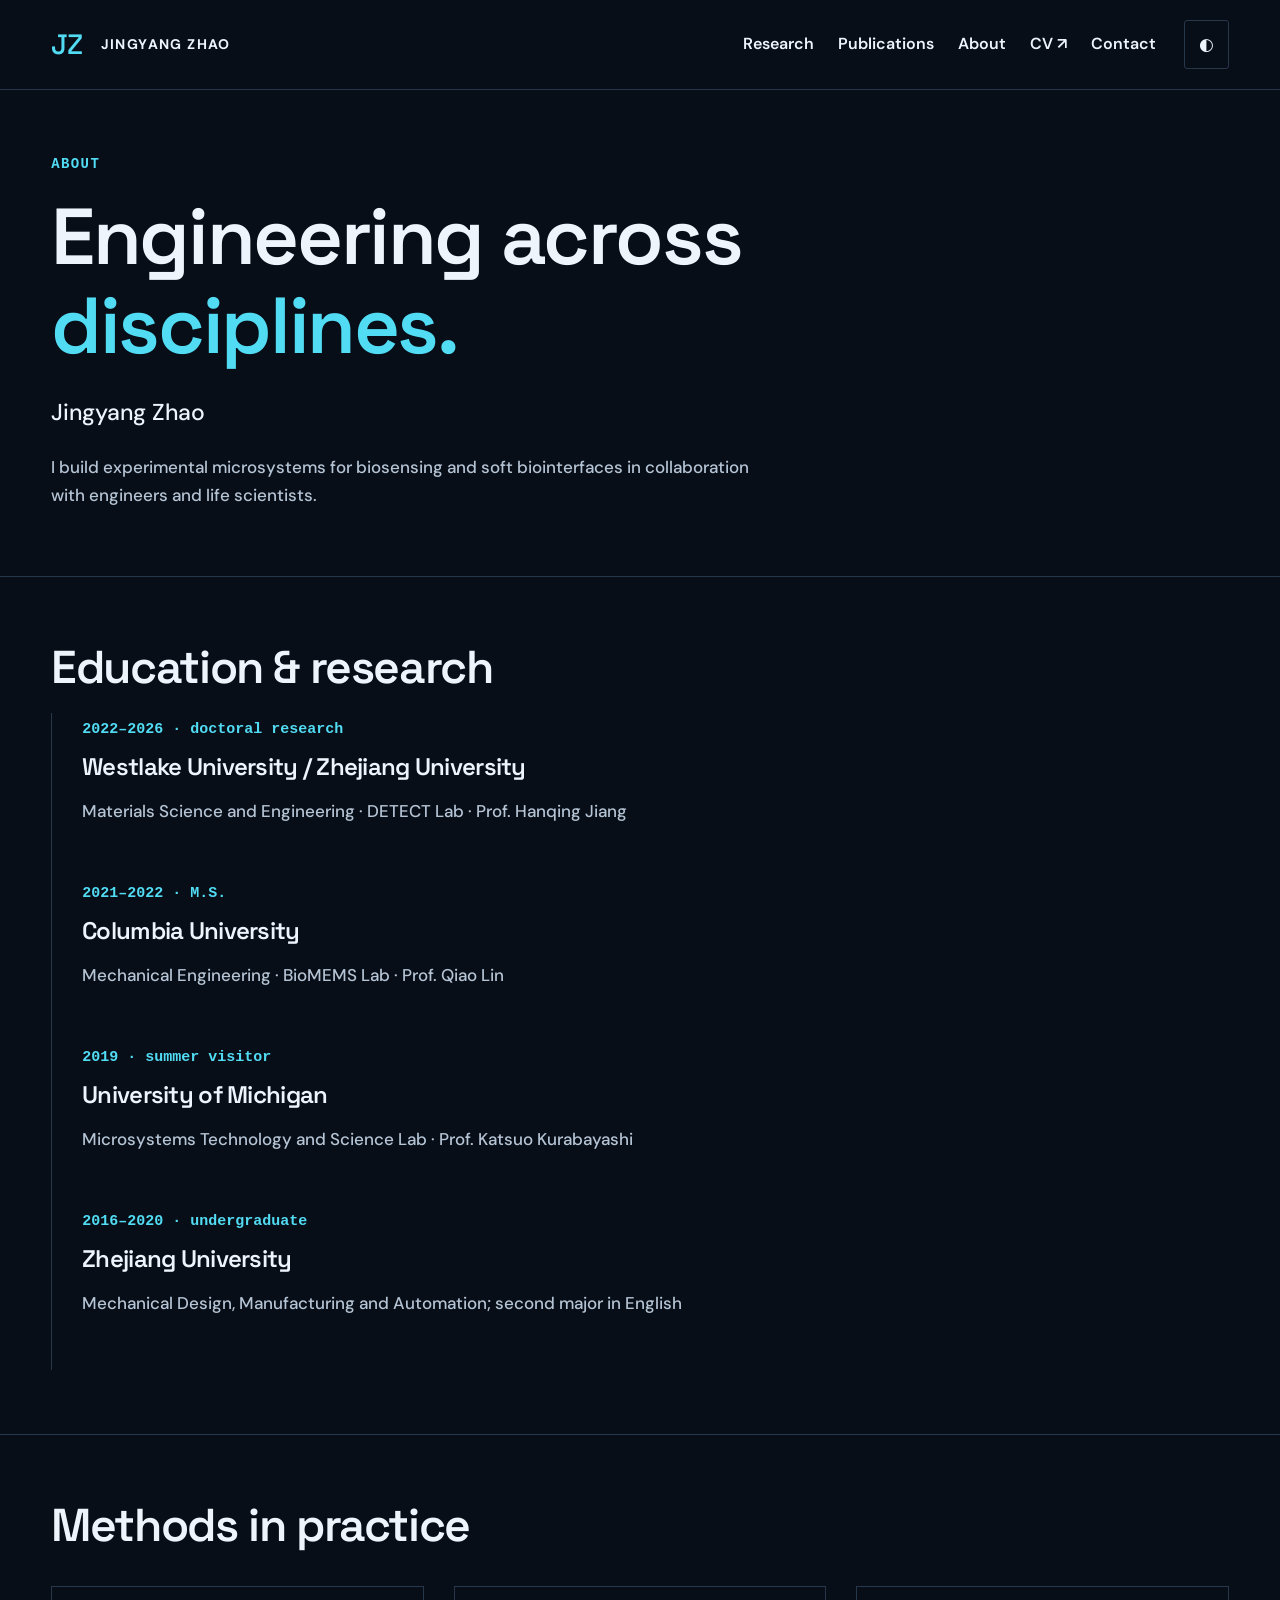
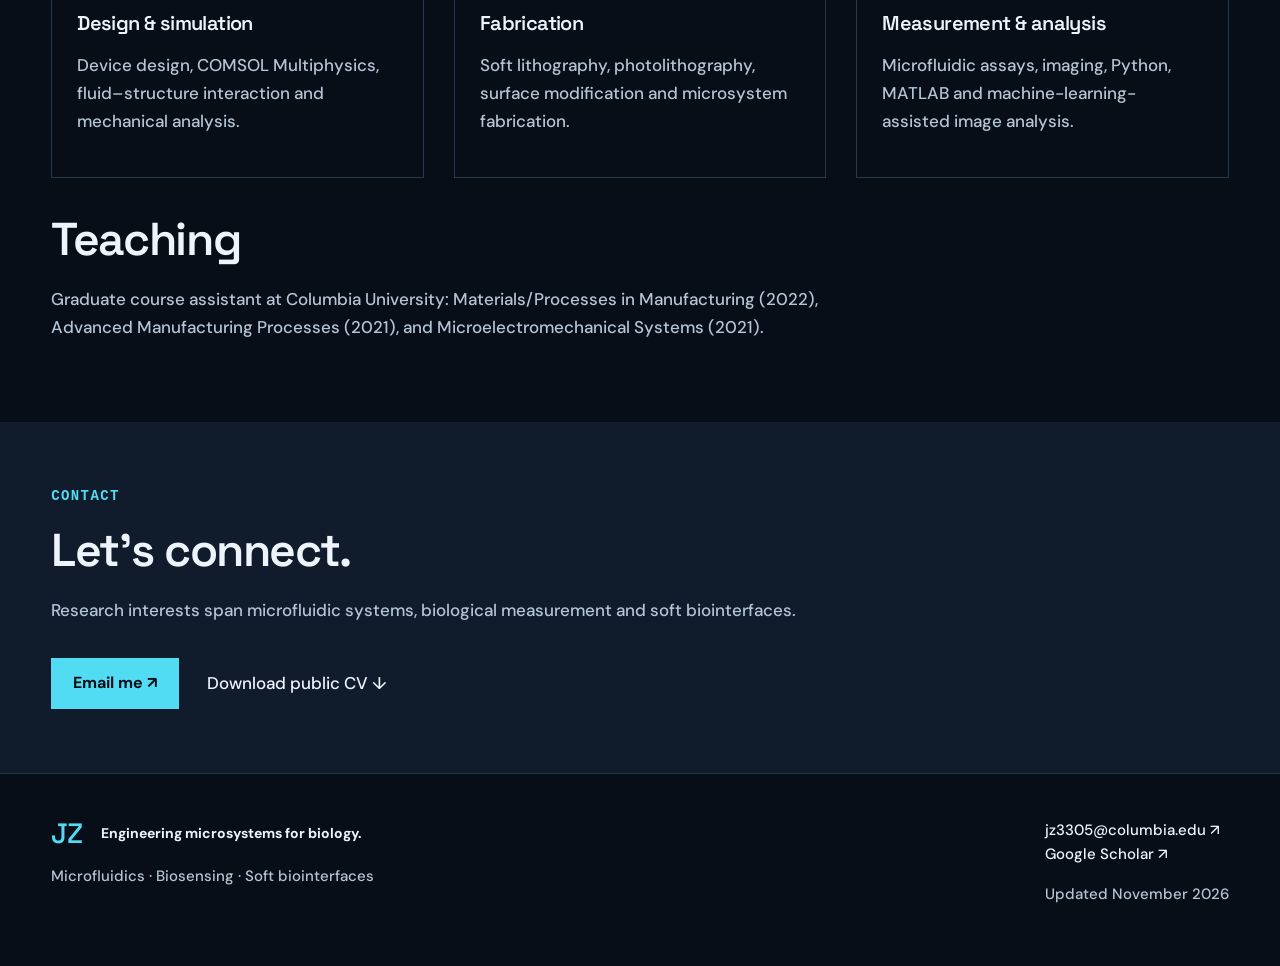
==== commit af1e70dc: "Show focused research figure panels" ====
--- a/about/index.html
+++ b/about/index.html
@@ -1,2 +1,2 @@
 <!DOCTYPE html>
-<html lang="en"><head><meta charset="utf-8"/><meta content="width=device-width,initial-scale=1" name="viewport"/><meta content="Jingyang Zhao: microfluidic systems, biosensing, soft biointerfaces and robotics." name="description"/><meta content="#080e17" name="theme-color"/><title>About | Jingyang Zhao</title><link href="../assets/style.css?v=portfolio-20261124" rel="stylesheet"/><script defer="" src="../assets/site.js"></script></head><body><a class="skip" href="#main">Skip to content</a><header class="nav"><a class="brand" href="../index.html">JZ<span>JINGYANG ZHAO</span></a><nav aria-label="Main navigation"><a href="../research/index.html">Research</a><a href="../publications/index.html">Publications</a><a href="../about/index.html">About</a><a href="../assets/Jingyang_Zhao_CV.pdf">CV ↗</a><a href="../about/index.html#contact">Contact</a></nav><button aria-label="Switch color theme" id="theme">◐</button></header><main id="main"><section class="page-heading"><p class="eyebrow">ABOUT</p><h1>Engineering across<br/><span>disciplines.</span></h1><p class="lead">Jingyang Zhao</p><p>I build experimental microsystems for biosensing and soft biointerfaces in collaboration with engineers and life scientists.</p></section><section class="section"><h2>Education &amp; research</h2><div class="timeline"><article><span>2022–2026 · doctoral research</span><h3>Westlake University / Zhejiang University</h3><p>Materials Science and Engineering · DETECT Lab · Prof. Hanqing Jiang</p></article><article><span>2021–2022 · M.S.</span><h3>Columbia University</h3><p>Mechanical Engineering · BioMEMS Lab · Prof. Qiao Lin</p></article><article><span>2019 · summer visitor</span><h3>University of Michigan</h3><p>Microsystems Technology and Science Lab · Prof. Katsuo Kurabayashi</p></article><article><span>2016–2020 · undergraduate</span><h3>Zhejiang University</h3><p>Mechanical Design, Manufacturing and Automation; second major in English</p></article></div></section><section class="section"><h2>Methods in practice</h2><div class="method-grid"><article><h3>Design &amp; simulation</h3><p>Device design, COMSOL Multiphysics, fluid–structure interaction and mechanical analysis.</p></article><article><h3>Fabrication</h3><p>Soft lithography, photolithography, surface modification and microsystem fabrication.</p></article><article><h3>Measurement &amp; analysis</h3><p>Microfluidic assays, imaging, Python, MATLAB and machine-learning-assisted image analysis.</p></article></div><h2>Teaching</h2><p>Graduate course assistant at Columbia University: Materials/Processes in Manufacturing (2022), Advanced Manufacturing Processes (2021), and Microelectromechanical Systems (2021).</p></section><section class="about-strip" id="contact"><p class="eyebrow">CONTACT</p><h2>Let’s connect.</h2><p>Research interests span microfluidic systems, biological measurement and soft biointerfaces.</p><div class="actions"><a class="button" href="mailto:jz3305@columbia.edu">Email me ↗</a><a href="../assets/Jingyang_Zhao_CV.pdf">Download public CV ↓</a></div></section></main><footer><div><a class="brand" href="../index.html">JZ<span>Engineering microsystems for biology.</span></a><p>Microfluidics · Biosensing · Soft biointerfaces</p></div><div><a href="mailto:jz3305@columbia.edu">jz3305@columbia.edu ↗</a><br/><a href="https://scholar.google.com/citations?user=B5x5PqsAAAAJ&amp;hl=en">Google Scholar ↗</a><p>Updated November 2026</p></div></footer></body></html>+<html lang="en"><head><meta charset="utf-8"/><meta content="width=device-width,initial-scale=1" name="viewport"/><meta content="Jingyang Zhao: microfluidic systems, biosensing, soft biointerfaces and robotics." name="description"/><meta content="#080e17" name="theme-color"/><title>About | Jingyang Zhao</title><link href="../assets/style.css?v=research-panels-20261124" rel="stylesheet"/><script defer="" src="../assets/site.js"></script></head><body><a class="skip" href="#main">Skip to content</a><header class="nav"><a class="brand" href="../index.html">JZ<span>JINGYANG ZHAO</span></a><nav aria-label="Main navigation"><a href="../research/index.html">Research</a><a href="../publications/index.html">Publications</a><a href="../about/index.html">About</a><a href="../assets/Jingyang_Zhao_CV.pdf">CV ↗</a><a href="../about/index.html#contact">Contact</a></nav><button aria-label="Switch color theme" id="theme">◐</button></header><main id="main"><section class="page-heading"><p class="eyebrow">ABOUT</p><h1>Engineering across<br/><span>disciplines.</span></h1><p class="lead">Jingyang Zhao</p><p>I build experimental microsystems for biosensing and soft biointerfaces in collaboration with engineers and life scientists.</p></section><section class="section"><h2>Education &amp; research</h2><div class="timeline"><article><span>2022–2026 · doctoral research</span><h3>Westlake University / Zhejiang University</h3><p>Materials Science and Engineering · DETECT Lab · Prof. Hanqing Jiang</p></article><article><span>2021–2022 · M.S.</span><h3>Columbia University</h3><p>Mechanical Engineering · BioMEMS Lab · Prof. Qiao Lin</p></article><article><span>2019 · summer visitor</span><h3>University of Michigan</h3><p>Microsystems Technology and Science Lab · Prof. Katsuo Kurabayashi</p></article><article><span>2016–2020 · undergraduate</span><h3>Zhejiang University</h3><p>Mechanical Design, Manufacturing and Automation; second major in English</p></article></div></section><section class="section"><h2>Methods in practice</h2><div class="method-grid"><article><h3>Design &amp; simulation</h3><p>Device design, COMSOL Multiphysics, fluid–structure interaction and mechanical analysis.</p></article><article><h3>Fabrication</h3><p>Soft lithography, photolithography, surface modification and microsystem fabrication.</p></article><article><h3>Measurement &amp; analysis</h3><p>Microfluidic assays, imaging, Python, MATLAB and machine-learning-assisted image analysis.</p></article></div><h2>Teaching</h2><p>Graduate course assistant at Columbia University: Materials/Processes in Manufacturing (2022), Advanced Manufacturing Processes (2021), and Microelectromechanical Systems (2021).</p></section><section class="about-strip" id="contact"><p class="eyebrow">CONTACT</p><h2>Let’s connect.</h2><p>Research interests span microfluidic systems, biological measurement and soft biointerfaces.</p><div class="actions"><a class="button" href="mailto:jz3305@columbia.edu">Email me ↗</a><a href="../assets/Jingyang_Zhao_CV.pdf">Download public CV ↓</a></div></section></main><footer><div><a class="brand" href="../index.html">JZ<span>Engineering microsystems for biology.</span></a><p>Microfluidics · Biosensing · Soft biointerfaces</p></div><div><a href="mailto:jz3305@columbia.edu">jz3305@columbia.edu ↗</a><br/><a href="https://scholar.google.com/citations?user=B5x5PqsAAAAJ&amp;hl=en">Google Scholar ↗</a><p>Updated November 2026</p></div></footer></body></html>
--- a/assets/style.css
+++ b/assets/style.css
@@ -37,12 +37,12 @@
   font-weight: 600;
   margin: 0 0 14px;
 }
-p{color:var(--muted);max-width:70ch}strong{color:var(--ink)}.nav{height:90px;display:flex;align-items:center;gap:28px;padding:0 var(--page-gutter);border-bottom:1px solid var(--line);background:var(--bg);position:sticky;top:0;z-index:10}.brand{font-size:28px;display:flex;align-items:center;gap:18px;color:var(--accent)}.brand span{font-family:'DM Sans',sans-serif;font-size:12px;font-weight:600;letter-spacing:.12em;color:var(--ink)}
+p{color:var(--muted);max-width:70ch}strong{color:var(--ink)}.nav{height:90px;display:flex;align-items:center;gap:28px;padding:0 var(--page-gutter);border-bottom:1px solid var(--line);background:var(--bg);position:sticky;top:0;z-index:10}.brand{font-size:28px;display:flex;align-items:center;gap:18px;color:var(--accent)}.brand span{font-family:'DM Sans',sans-serif;font-size:14px;font-weight:700;letter-spacing:.1em;color:var(--ink)}
 nav {
   display: flex;
   gap: 24px;
   margin-left: auto;
-  font-size: 15px;
+  font-size: 16px;
   font-weight: 600;
 }
 button{background:transparent;border:1px solid var(--line);color:var(--ink);padding:9px 14px;border-radius:3px}
@@ -56,17 +56,17 @@
   grid-template-columns: minmax(0, 1.1fr) minmax(0, 1fr);
   gap: clamp(28px, 4vw, 56px);
   align-items: center;
-  min-height: 620px;
-  padding: clamp(48px, 5vw, 80px) var(--page-gutter);
+  min-height: 560px;
+  padding: clamp(40px, 4.5vw, 70px) var(--page-gutter);
 }
 .hero>div>p{max-width:490px}
 .eyebrow {
   margin: 0 0 16px;
   color: var(--accent);
-  font: 600 13px/1.55 monospace;
+  font: 700 14px/1.55 monospace;
   letter-spacing: .1em;
 }
-.lead{font-size:clamp(19px,2vw,23px);color:var(--ink);line-height:1.5}.actions{display:flex;gap:28px;align-items:center;flex-wrap:wrap;margin-top:34px}.button{display:inline-block;background:var(--accent);color:var(--bg);padding:12px 22px;font-size:15px;font-weight:700}.button:hover{background:var(--ink);color:var(--bg)}.text-link{font-size:15px;font-weight:600}.hero-art{position:relative;background:radial-gradient(ellipse at center,#52dcf40d,transparent 70%);border:1px solid var(--line);transform:perspective(1000px) rotateY(-9deg)}svg{width:100%;height:auto;display:block;color:var(--muted)}.hero-art svg circle{animation:glow 5s ease-in-out 1}@keyframes glow{50%{stroke-opacity:.4}}
+.lead{font-size:clamp(19px,2vw,23px);color:var(--ink);line-height:1.5}.actions{display:flex;gap:28px;align-items:center;flex-wrap:wrap;margin-top:34px}.button{display:inline-block;background:var(--accent);color:var(--bg);padding:12px 22px;font-size:16px;font-weight:700}.button:hover{background:var(--ink);color:var(--bg)}.text-link{font-size:16px;font-weight:600}.hero-art{position:relative;width:100%;max-width:29rem;justify-self:center;background:radial-gradient(ellipse at center,#52dcf40d,transparent 70%);border:1px solid var(--line);transform:perspective(1000px) rotateY(-9deg)}svg{width:100%;height:auto;display:block;color:var(--muted)}.hero-art svg circle{animation:glow 5s ease-in-out 1}@keyframes glow{50%{stroke-opacity:.4}}
 .section {
   padding: clamp(48px, 5vw, 76px) var(--page-gutter);
   border-top: 1px solid var(--line);
@@ -87,41 +87,49 @@
   padding: 64px var(--page-gutter) 50px;
 }
 .page-heading p{max-width:700px}
-.cluster-feature,
-.detail-hero {
+.cluster-feature {
   display: grid;
-  grid-template-columns: repeat(2, minmax(0, 1fr));
+  grid-template-columns: minmax(0, 44%) minmax(0, 1fr);
   gap: clamp(30px, 4vw, 62px);
   align-items: center;
   padding: clamp(48px, 5vw, 76px) var(--page-gutter);
   border-top: 1px solid var(--line);
 }
-.cluster-feature:nth-of-type(odd) .diagram{order:2}.diagram{border:1px solid var(--line);background:var(--surface)}.detail-hero h1{font-size:clamp(38px,4.5vw,65px)}
-.detail-hero > div > a {
-  font-size: 15px;
-  font-weight: 600;
-  color: var(--accent);
+.detail-hero {
+  padding: clamp(34px, 4vw, 60px) var(--page-gutter);
+}
+
+.detail-hero h1 {
+  font-size: clamp(38px, 4.5vw, 65px);
+}
+
+.detail-hero > a {
+  font-weight: 600;
+  color: var(--accent);
+}
+
+.detail-hero .lead {
+  margin-bottom: 0;
 }
 
 .study {
-  padding: clamp(44px, 4vw, 62px) var(--page-gutter);
+  padding: clamp(34px, 3.4vw, 52px) var(--page-gutter);
   border-top: 1px solid var(--line);
 }
-.two-studies,.method-grid{display:grid;grid-template-columns:repeat(2,1fr);gap:30px;margin:35px 0}.two-studies>div,.method-grid article{padding:25px;border:1px solid var(--line)}.paper{display:grid;grid-template-columns:150px 1fr;gap:30px;border-bottom:1px solid var(--line);padding:30px 0}.paper-date{font:600 13px/1.65 monospace;color:var(--accent)}.paper h3{font-family:'DM Sans',Arial,sans-serif;letter-spacing:-.02em;font-size:22px;line-height:1.4}.paper p{font-size:16px;margin:8px 0}.authors{line-height:1.7}.paper-links{display:flex;gap:18px;align-items:center;flex-wrap:wrap;font-size:14px;font-weight:600;color:var(--accent);margin-top:16px}.copy{font-size:13px;color:var(--muted);padding:4px 9px}.filters{display:flex;gap:16px;align-items:end;flex-wrap:wrap}.filters label{display:flex;flex-direction:column;font-size:14px;color:var(--muted);gap:8px}.filters label:first-child{flex:1;min-width:200px}input,select{background:var(--surface);color:var(--ink);border:1px solid var(--line);padding:12px;min-height:48px;max-width:100%;border-radius:0}.pub-section{padding-top:35px}#result-count{font-size:14px}.timeline article{border-left:1px solid var(--line);padding:0 0 35px 30px}.timeline span{font:600 14px monospace;color:var(--accent)}.timeline h3{margin:12px 0}.method-grid{grid-template-columns:repeat(3,1fr)}.method-grid h3{font-size:20px}footer{display:flex;justify-content:space-between;gap:40px;padding:44px var(--page-gutter);border-top:1px solid var(--line);font-size:15px}footer p{font-size:14px}footer .brand span{letter-spacing:0}.skip{position:fixed;top:-100px;background:var(--accent);color:var(--bg);padding:12px;z-index:20}.skip:focus{top:0}[hidden]{display:none!important}
+.two-studies,.method-grid{display:grid;grid-template-columns:repeat(2,1fr);gap:30px;margin:35px 0}.two-studies>div,.method-grid article{padding:25px;border:1px solid var(--line)}.paper{display:grid;grid-template-columns:150px 1fr;gap:30px;border-bottom:1px solid var(--line);padding:30px 0}.paper-date{font:600 15px/1.65 monospace;color:var(--accent)}.paper h3{font-family:'DM Sans',Arial,sans-serif;letter-spacing:-.02em;font-size:22px;line-height:1.4}.paper p{font-size:16px;margin:8px 0}.authors{line-height:1.7}.paper-links{display:flex;gap:18px;align-items:center;flex-wrap:wrap;font-size:16px;font-weight:600;color:var(--accent);margin-top:16px}.copy{font-size:15px;font-weight:600;color:var(--muted);padding:5px 10px}.filters{display:flex;gap:16px;align-items:end;flex-wrap:wrap}.filters label{display:flex;flex-direction:column;font-size:16px;color:var(--muted);gap:8px}.filters label:first-child{flex:1;min-width:200px}input,select{background:var(--surface);color:var(--ink);border:1px solid var(--line);padding:12px;min-height:48px;max-width:100%;border-radius:0}.pub-section{padding-top:35px}#result-count{font-size:16px}.timeline article{border-left:1px solid var(--line);padding:0 0 35px 30px}.timeline span{font:600 15px monospace;color:var(--accent)}.timeline h3{margin:12px 0}.method-grid{grid-template-columns:repeat(3,1fr)}.method-grid h3{font-size:20px}footer{display:flex;justify-content:space-between;gap:40px;padding:44px var(--page-gutter);border-top:1px solid var(--line);font-size:15px}footer p{font-size:15px}footer .brand span{letter-spacing:0}.skip{position:fixed;top:-100px;background:var(--accent);color:var(--bg);padding:12px;z-index:20}.skip:focus{top:0}[hidden]{display:none!important}
 @media (max-width: 760px) {
-  html { scroll-padding-top: 138px; }
+  html { scroll-padding-top: 152px; }
   .nav { height: auto; min-height: 80px; padding: 16px 20px; flex-wrap: wrap; gap: 10px; }
   .nav .brand { margin-right: auto; }
   .nav nav { order: 3; width: 100%; flex-wrap: wrap; gap: .3rem 1rem; margin: 0; }
   .nav > button { padding: 3px 10px; }
-  .brand span { font-size: 11px; }
-  .hero, .cluster-feature, .detail-hero { grid-template-columns: minmax(0, 1fr); gap: 26px; padding: 42px var(--page-gutter); }
+  .brand span { font-size: 13px; }
+  .hero { grid-template-columns: minmax(0, 1fr); gap: 26px; padding: 42px var(--page-gutter); }
   .hero { min-height: 0; }
-  .hero-art { transform: none; max-width: 480px; }
+  .hero-art { transform: none; }
   .hero h1 { font-size: clamp(38px, 11.5vw, 56px); }
   .hero-art svg { max-height: 300px; }
   .section, .about-strip, .study, .page-heading { padding: 42px var(--page-gutter); }
-  .cluster-feature:nth-of-type(odd) .diagram { order: 0; }
   .cluster-row { grid-template-columns: 28px 1fr 24px; gap: 15px; }
   .paper { grid-template-columns: minmax(0, 1fr); gap: 10px; }
   .two-studies, .method-grid { grid-template-columns: minmax(0, 1fr); }
@@ -132,45 +140,113 @@
 
 @media(prefers-reduced-motion:reduce){html{scroll-behavior:auto}*,*:before,*:after{animation:none!important;transition:none!important}}@media print{.nav,.actions,.filters,footer,.copy{display:none}body{--bg:white;--ink:black;--muted:#333;--accent:#124b60;--line:#bbb}.hero-art{display:none}.hero{display:block}.section,.page-heading,.study{padding:20px}.paper{break-inside:avoid}}
 
-/* Research figures and published examples */
-.research-media {
-  margin: 1.6rem 0;
-  max-width: 64rem;
-}
-
-.research-media-portrait {
-  max-width: 39rem;
-}
-
-.research-media img,
-.research-media video {
+/* Research previews use the original image with a measured panel crop. */
+.research-media,
+.cluster-figure,
+.featured-figure {
+  width: 100%;
+  max-width: var(--preview-width, 32rem);
+  min-width: 0;
+  margin: 0;
+  justify-self: center;
+}
+
+.figure-panel,
+.eem-inset {
+  display: block;
+  overflow: hidden;
+  background: #fff;
+}
+
+.figure-panel {
+  position: relative;
+  aspect-ratio: var(--crop-width) / var(--crop-height);
+}
+
+.figure-panel img {
+  position: absolute;
+  top: calc(-100% * var(--crop-top) / var(--crop-height));
+  left: calc(-100% * var(--crop-left) / var(--crop-width));
+  width: calc(100% * var(--source-width) / var(--crop-width));
+  height: auto;
+}
+
+.panel-pdms {
+  --source-width: 4590;
+  --crop-left: 140;
+  --crop-top: 92;
+  --crop-width: 1410;
+  --crop-height: 1520;
+  --preview-width: 19rem;
+}
+
+.panel-mof {
+  --source-width: 1800;
+  --crop-left: 164;
+  --crop-top: 84;
+  --crop-width: 1286;
+  --crop-height: 1200;
+  --preview-width: 24rem;
+}
+
+.panel-qpcr {
+  --source-width: 2911;
+  --crop-left: 0;
+  --crop-top: 0;
+  --crop-width: 2911;
+  --crop-height: 1188;
+}
+
+.panel-poct {
+  --source-width: 800;
+  --crop-left: 0;
+  --crop-top: 265;
+  --crop-width: 800;
+  --crop-height: 485;
+}
+
+.panel-immunoassay {
+  --source-width: 3590;
+  --crop-left: 2540;
+  --crop-top: 854;
+  --crop-width: 1050;
+  --crop-height: 829;
+  --preview-width: 25rem;
+}
+
+.panel-cell-traps {
+  --source-width: 769;
+  --crop-left: 0;
+  --crop-top: 292;
+  --crop-width: 382;
+  --crop-height: 234;
+  --preview-width: 23rem;
+}
+
+.panel-eem {
+  --preview-width: 18rem;
+}
+
+.eem-inset img {
   display: block;
   width: 100%;
   height: auto;
-  background: #fff;
-  border-radius: 8px;
-}
-
-.research-media video {
-  background: #000;
-  max-height: 640px;
+  /* The source inset has stray lettering in the top-right 69 × 10 pixels. */
+  clip-path: polygon(0 0, 80% 0, 80% 3.3%, 100% 3.3%, 100% 100%, 0 100%);
 }
 
 .research-media figcaption,
 .featured-figure figcaption,
-.cluster-figure figcaption {
+.cluster-figure figcaption,
+.research-motion figcaption {
+  margin-top: .65rem;
   color: var(--muted);
-  font-size: .95rem;
-  line-height: 1.55;
-}
-
-.research-media figcaption,
-.featured-figure figcaption {
-  margin-top: .65rem;
-}
-
-.research-media figcaption a,
-.cluster-figure figcaption a,
+  font-size: 1rem;
+  font-weight: 500;
+  line-height: 1.5;
+}
+
+figure figcaption a,
 .case-paper a,
 .related-example a,
 .example-links a {
@@ -178,35 +254,10 @@
   text-underline-offset: .16em;
 }
 
-.diagram img {
-  display: block;
-  width: 100%;
-  height: auto;
-  max-height: 440px;
-  object-fit: contain;
-  background: #fff;
-}
-
-.cluster-figure,
-.featured-figure {
-  min-width: 0;
-  margin: 0;
-}
-
-.cluster-figure figcaption {
-  padding: .8rem 1rem;
-}
-
-.eem-inset {
-  background: #fff;
-}
-
-.eem-inset img {
-  width: min(100%, 480px);
-  max-height: none;
-  margin-inline: auto;
-  /* The source inset has stray lettering in the top-right 69 × 10 pixels. */
-  clip-path: polygon(0 0, 80% 0, 80% 3.3%, 100% 3.3%, 100% 100%, 0 100%);
+figure figcaption a:last-child,
+.related-example a {
+  color: var(--accent);
+  font-weight: 600;
 }
 
 .example-links {
@@ -219,9 +270,20 @@
   margin-top: .3rem;
 }
 
+.case-with-media {
+  display: grid;
+  grid-template-columns: minmax(0, 1fr) minmax(0, 44%);
+  gap: clamp(24px, 3.5vw, 56px);
+  align-items: center;
+}
+
+.case-copy h2 {
+  font-size: clamp(1.85rem, 3.3vw, 2.55rem);
+}
+
 .case-example + .case-example {
-  margin-top: 2.5rem;
-  padding-top: 2.5rem;
+  margin-top: 2.2rem;
+  padding-top: 2.2rem;
   border-top: 1px solid var(--line);
 }
 
@@ -231,45 +293,57 @@
   margin: 0 0 .6rem;
 }
 
+.case-copy p:last-child {
+  margin-bottom: 0;
+}
+
 .case-paper,
 .related-example {
-  font-size: .97rem;
-}
-
-.related-example a {
-  color: var(--accent);
-}
-
-.case-example .research-media:last-child {
-  margin-bottom: 0;
+  font-size: 1rem;
+}
+
+.research-motion {
+  margin-top: 1rem;
+}
+
+.research-motion summary {
+  color: var(--accent);
+  cursor: pointer;
+  font-weight: 600;
+  width: fit-content;
+}
+
+.research-motion summary:focus-visible {
+  outline: 2px solid var(--accent);
+  outline-offset: 5px;
+}
+
+.research-motion figure {
+  max-width: min(100%, 30rem);
+  margin: .75rem 0 0;
+}
+
+.research-motion video {
+  display: block;
+  width: 100%;
+  max-height: 22rem;
+  background: #000;
+  border-radius: 8px;
 }
 
 /* Homepage representative research */
 .featured-work {
   display: grid;
-  grid-template-columns: minmax(0, 1.15fr) minmax(0, 1fr);
-  gap: clamp(24px, 3vw, 52px);
+  grid-template-columns: minmax(0, min(44%, 32rem)) minmax(0, 1fr);
+  gap: clamp(24px, 3.5vw, 56px);
   align-items: center;
-  padding: clamp(24px, 3vw, 48px) 0;
+  padding: clamp(24px, 3vw, 46px) 0;
   border-bottom: 1px solid var(--line);
 }
 
 .featured-work h3 {
   margin: 0 0 .75rem;
   font-size: clamp(1.45rem, 3vw, 2.05rem);
-}
-
-.featured-figure .cluster-preview {
-  display: block;
-  width: 100%;
-  height: auto;
-  background: #fff;
-  border-radius: 8px;
-}
-
-.featured-figure-portrait {
-  width: min(100%, 30rem);
-  justify-self: center;
 }
 
 .featured-citation {
@@ -289,7 +363,7 @@
 
 .author-position {
   color: var(--accent);
-  font-size: .94rem;
+  font-size: 1rem;
   font-weight: 600;
 }
 
@@ -297,11 +371,20 @@
   display: inline-block;
   margin-top: 1rem;
   color: var(--accent);
-}
-
-@media (max-width: 760px) {
+  font-weight: 600;
+}
+
+@media (max-width: 820px) {
+  .cluster-feature,
+  .case-with-media,
   .featured-work {
     grid-template-columns: minmax(0, 1fr);
-    gap: 1.1rem;
+    gap: 1.25rem;
   }
-}
+
+  .cluster-figure,
+  .research-media,
+  .featured-figure {
+    justify-self: start;
+  }
+}
